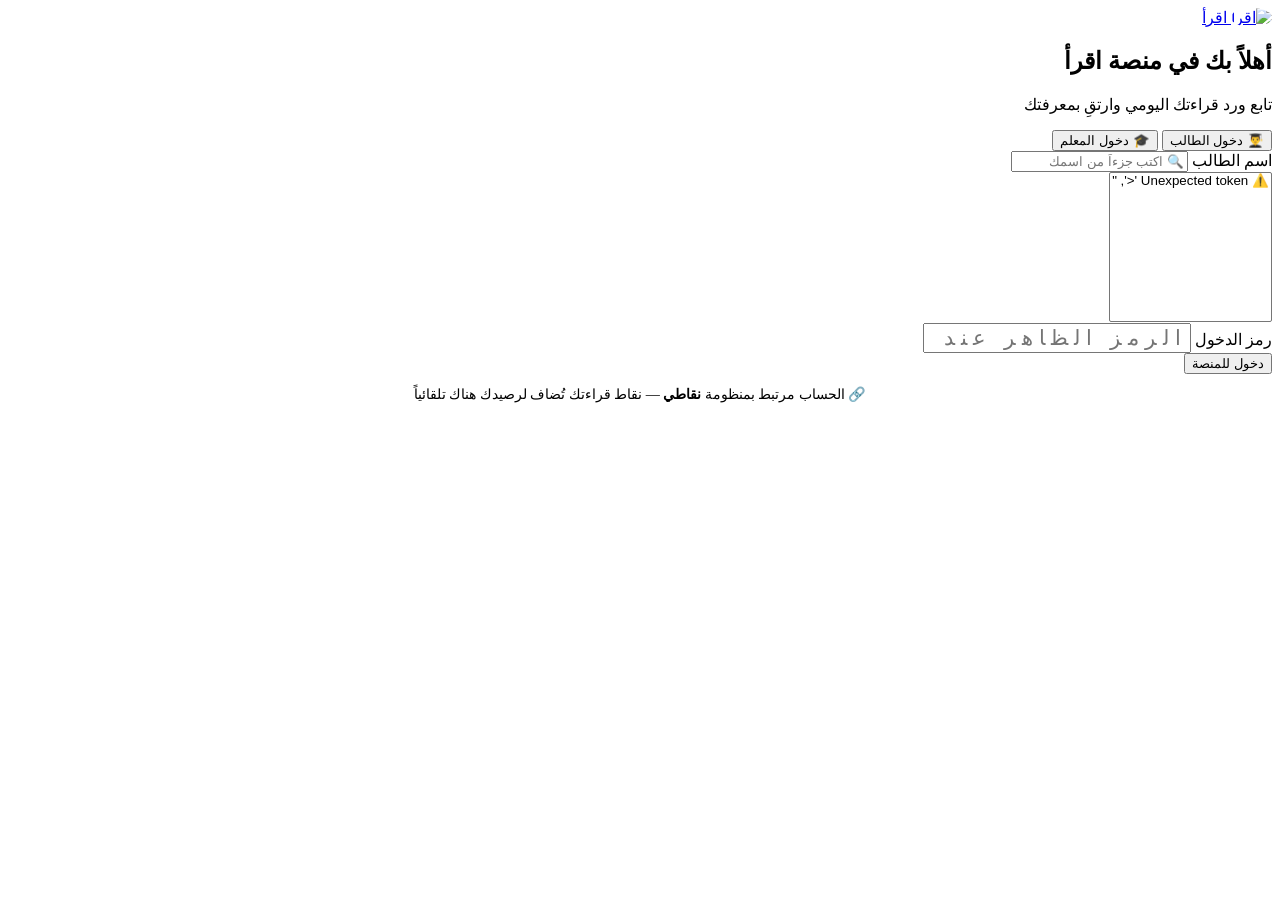
==== public/index.html @ dd779baf "feat: link Iqra platform with Naqati points system, sync students, and enable passcode login" ====
<!DOCTYPE html>
<html lang="ar" dir="rtl">
<head>
  <meta charset="UTF-8">
  <meta name="viewport" content="width=device-width, initial-scale=1.0">
  <title>اقرأ | تسجيل الدخول</title>
  <link rel="icon" type="image/jpeg" href="favicon.jpeg">
  <link rel="stylesheet" href="css/style.css">
</head>
<body>

  <!-- Header -->
  <header>
    <div class="nav-container">
      <a href="#" class="logo">
        <img src="favicon.jpeg" alt="اقرأ" class="logo-icon" style="width:36px;height:36px;border-radius:50%;object-fit:cover;">
        <span>اقرأ</span>
      </a>
    </div>
  </header>

  <!-- Main Content -->
  <main class="auth-wrapper">
    <div class="auth-card">
      <div class="auth-header">
        <h2>أهلاً بك في منصة اقرأ</h2>
        <p>تابع ورد قراءتك اليومي وارتقِ بمعرفتك</p>
      </div>

      <div id="authAlert" class="alert"></div>

      <!-- Tab Buttons -->
      <div class="tabs">
        <button id="tabStudent" class="tab-btn active" onclick="switchTab('student')">👨‍🎓 دخول الطالب</button>
        <button id="tabLogin" class="tab-btn" onclick="switchTab('login')">🎓 دخول المعلم</button>
      </div>

      <!-- Student Login (from Naqati) -->
      <form id="studentLoginForm" onsubmit="handleStudentLogin(event)">
        <div class="form-group">
          <label for="studentSearch">اسم الطالب</label>
          <input type="text" id="studentSearch" class="form-control" placeholder="🔍 اكتب جزءاً من اسمك" oninput="renderStudentOptions()" autocomplete="off">
        </div>
        <div class="form-group">
          <select id="studentSelect" class="form-control" required size="5" style="height: auto; min-height: 150px;">
            <option value="">⏳ جاري تحميل الأسماء من نقاطي...</option>
          </select>
        </div>
        <div class="form-group">
          <label for="studentPin">رمز الدخول</label>
          <input type="password" id="studentPin" class="form-control" placeholder="الرمز الظاهر عند القائد في نقاطي" inputmode="numeric" required autocomplete="off" style="text-align: center; font-size: 1.3rem; letter-spacing: 6px;">
        </div>
        <button type="submit" class="btn btn-primary">دخول للمنصة</button>
        <p style="text-align: center; margin-top: 12px; font-size: 0.88rem; color: var(--text-muted);">
          🔗 الحساب مرتبط بمنظومة <b>نقاطي</b> — نقاط قراءتك تُضاف لرصيدك هناك تلقائياً
        </p>
        <p id="naqatiLinkWrap" style="text-align: center; margin-top: 6px; display: none;">
          <a id="naqatiLink" href="#" target="_blank" style="font-weight: 700;">⭐ الانتقال إلى نقاطي</a>
        </p>
      </form>

      <!-- Teacher Login Form -->
      <form id="loginForm" onsubmit="handleLogin(event)" style="display: none;">
        <div class="form-group">
          <label for="loginUsername">اسم المستخدم</label>
          <input type="text" id="loginUsername" class="form-control" placeholder="أدخل اسم المستخدم" required autocomplete="username">
        </div>
        <div class="form-group">
          <label for="loginPassword">كلمة المرور</label>
          <input type="password" id="loginPassword" class="form-control" placeholder="أدخل كلمة المرور" required autocomplete="current-password">
        </div>
        <button type="submit" class="btn btn-primary">دخول للمنصة</button>
      </form>

    </div>
  </main>

  <script src="js/auth.js"></script>
  <script>
    let naqatiStudents = [];

    window.addEventListener('DOMContentLoaded', async () => {
      // دخول تلقائي عند القدوم من بوابة الطالب في نقاطي: index.html#nq=<id>&pin=<code>
      const hash = new URLSearchParams(window.location.hash.slice(1));
      const autoId = hash.get('nq');
      const autoPin = hash.get('pin');
      if (autoId && autoPin) {
        history.replaceState(null, '', window.location.pathname);
        const ok = await studentLogin(autoId, autoPin, true);
        if (ok) return;
      }

      // Redirect if already logged in
      const user = getUser();
      if (user && !autoId) {
        window.location.href = user.role === 'teacher' ? 'teacher.html' : 'student.html';
        return;
      }

      loadNaqatiStudents(autoId);
      loadLinkInfo();
    });

    async function loadLinkInfo() {
      try {
        const r = await fetch(`${API_BASE}/link-info`);
        const d = await r.json();
        if (d.naqatiUrl) {
          document.getElementById('naqatiLink').href = d.naqatiUrl + '/student.html';
          document.getElementById('naqatiLinkWrap').style.display = 'block';
        }
      } catch (e) {}
    }

    async function loadNaqatiStudents(preselectId) {
      const sel = document.getElementById('studentSelect');
      try {
        const r = await fetch(`${API_BASE}/auth/naqati-students`);
        const d = await r.json();
        if (!r.ok) throw new Error(d.error);
        naqatiStudents = d.students || [];
        renderStudentOptions();
        if (preselectId) sel.value = preselectId;
      } catch (e) {
        sel.innerHTML = `<option value="">⚠️ ${e.message || 'تعذر تحميل الأسماء'}</option>`;
      }
    }

    function normalizeAr(s) {
      return String(s || '').replace(/[أإآ]/g, 'ا').replace(/ة/g, 'ه').replace(/ى/g, 'ي').toLowerCase().trim();
    }

    function renderStudentOptions() {
      const sel = document.getElementById('studentSelect');
      const q = normalizeAr(document.getElementById('studentSearch').value);
      const prev = sel.value;
      const list = naqatiStudents.filter(s => !q || normalizeAr(s.name).includes(q));
      if (!list.length) {
        sel.innerHTML = '<option value="">لا يوجد اسم مطابق</option>';
        return;
      }
      // تجميع حسب الحلقة
      const groups = {};
      list.forEach(s => { (groups[s.className || 'بدون حلقة'] = groups[s.className || 'بدون حلقة'] || []).push(s); });
      sel.innerHTML = Object.keys(groups).map(g =>
        `<optgroup label="${escapeAttr(g)}">` +
        groups[g].map(s => `<option value="${escapeAttr(s.id)}">${escapeAttr((s.avatar || '') + ' ' + s.name)}</option>`).join('') +
        '</optgroup>'
      ).join('');
      if (prev && list.some(s => s.id === prev)) sel.value = prev;
      else if (list.length === 1) sel.value = list[0].id;
    }

    function escapeAttr(s) {
      return String(s || '').replace(/&/g, '&amp;').replace(/</g, '&lt;').replace(/>/g, '&gt;').replace(/"/g, '&quot;');
    }

    async function studentLogin(studentId, passcode, silent) {
      try {
        const response = await fetch(`${API_BASE}/auth/student-login`, {
          method: 'POST',
          headers: { 'Content-Type': 'application/json' },
          body: JSON.stringify({ studentId, passcode })
        });
        const data = await response.json();
        if (!response.ok) throw new Error(data.error || 'فشل تسجيل الدخول');
        setSession(data.token, data.user);
        window.location.href = 'student.html';
        return true;
      } catch (error) {
        if (!silent) showAlert('authAlert', error.message, 'danger');
        return false;
      }
    }

    function handleStudentLogin(e) {
      e.preventDefault();
      const studentId = document.getElementById('studentSelect').value;
      const pin = document.getElementById('studentPin').value.trim();
      if (!studentId) { showAlert('authAlert', 'اختر اسمك من القائمة', 'danger'); return; }
      studentLogin(studentId, pin, false);
    }

    function switchTab(tab) {
      const isStudent = tab === 'student';
      document.getElementById('authAlert').style.display = 'none';
      document.getElementById('studentLoginForm').style.display = isStudent ? 'block' : 'none';
      document.getElementById('loginForm').style.display = isStudent ? 'none' : 'block';
      document.getElementById('tabStudent').classList.toggle('active', isStudent);
      document.getElementById('tabLogin').classList.toggle('active', !isStudent);
    }

    async function handleLogin(e) {
      e.preventDefault();
      const username = document.getElementById('loginUsername').value;
      const password = document.getElementById('loginPassword').value;

      try {
        const response = await fetch(`${API_BASE}/auth/login`, {
          method: 'POST',
          headers: { 'Content-Type': 'application/json' },
          body: JSON.stringify({ username, password })
        });
        const data = await response.json();
        if (!response.ok) throw new Error(data.error || 'فشل تسجيل الدخول');

        setSession(data.token, data.user);
        window.location.href = data.user.role === 'teacher' ? 'teacher.html' : 'student.html';
      } catch (error) {
        showAlert('authAlert', error.message, 'danger');
      }
    }
  </script>
</body>
</html>
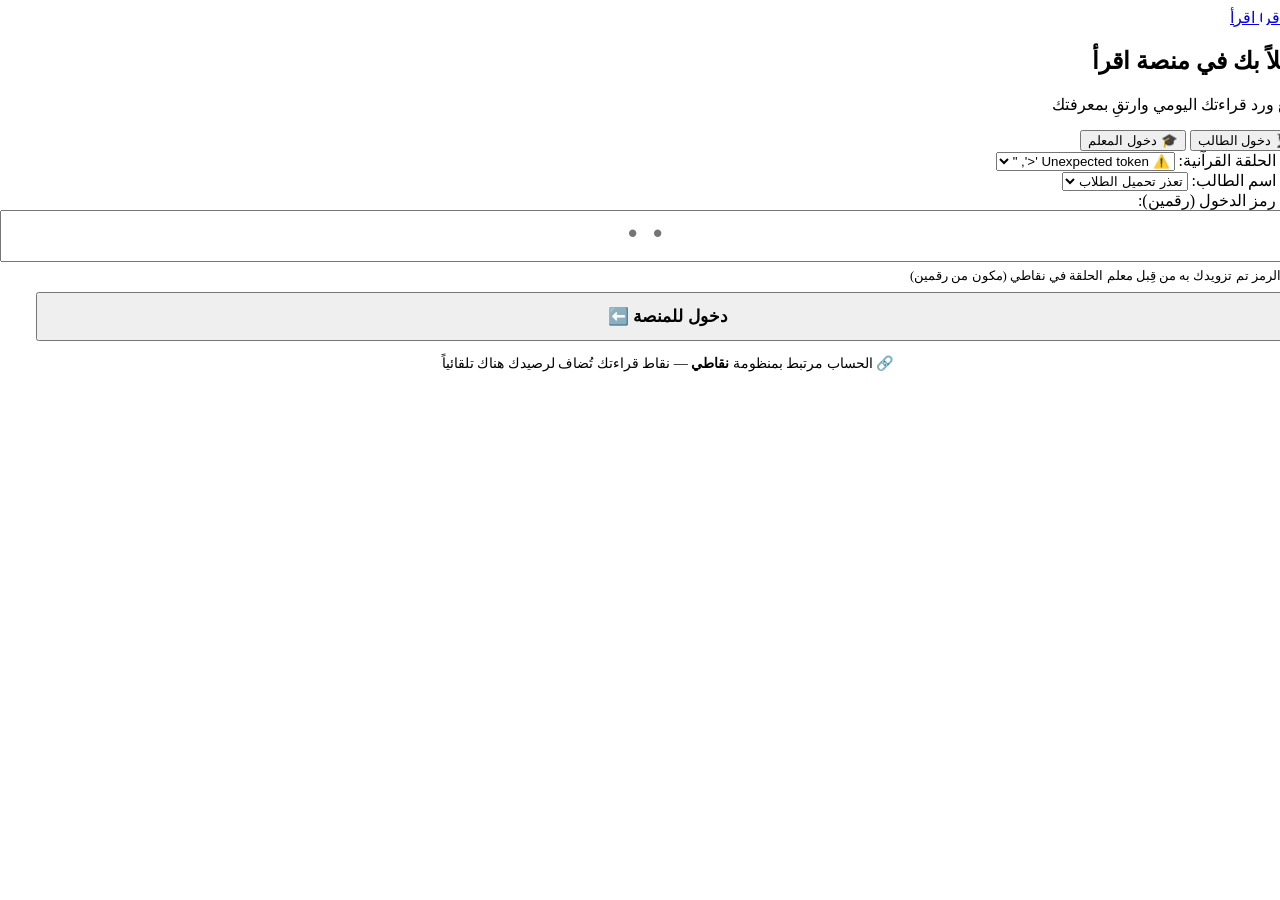
==== commit 6e23c735: "feat: make student login identical to student portal with circle select and 2-digit PIN" ====
--- a/public/index.html
+++ b/public/index.html
@@ -6,6 +6,34 @@
   <title>اقرأ | تسجيل الدخول</title>
   <link rel="icon" type="image/jpeg" href="favicon.jpeg">
   <link rel="stylesheet" href="css/style.css">
+  <style>
+    .pin-input-wrap {
+      position: relative;
+    }
+    .pin-input {
+      width: 100%;
+      letter-spacing: 0.6rem;
+      font-size: 1.6rem;
+      text-align: center;
+      font-weight: 900;
+      font-family: monospace;
+      padding: 0.6rem 1rem;
+    }
+    .pin-hint {
+      display: block;
+      color: var(--text-muted);
+      font-size: 0.8rem;
+      margin-top: 0.4rem;
+      text-align: right;
+    }
+    .btn-submit-main {
+      width: 100%;
+      padding: 12px;
+      font-size: 1.05rem;
+      font-weight: 700;
+      margin-top: 8px;
+    }
+  </style>
 </head>
 <body>
 
@@ -35,23 +63,35 @@
         <button id="tabLogin" class="tab-btn" onclick="switchTab('login')">🎓 دخول المعلم</button>
       </div>
 
-      <!-- Student Login (from Naqati) -->
+      <!-- Student Login Form (مطابق لبوابة الطالب في نقاطي) -->
       <form id="studentLoginForm" onsubmit="handleStudentLogin(event)">
         <div class="form-group">
-          <label for="studentSearch">اسم الطالب</label>
-          <input type="text" id="studentSearch" class="form-control" placeholder="🔍 اكتب جزءاً من اسمك" oninput="renderStudentOptions()" autocomplete="off">
-        </div>
-        <div class="form-group">
-          <select id="studentSelect" class="form-control" required size="5" style="height: auto; min-height: 150px;">
-            <option value="">⏳ جاري تحميل الأسماء من نقاطي...</option>
+          <label for="loginClassSelect">🏫 الحلقة القرآنية:</label>
+          <select id="loginClassSelect" class="form-control" onchange="onClassChange()" required>
+            <option value="">⏳ جاري تحميل الحلقات من نقاطي...</option>
           </select>
         </div>
-        <div class="form-group">
-          <label for="studentPin">رمز الدخول</label>
-          <input type="password" id="studentPin" class="form-control" placeholder="الرمز الظاهر عند القائد في نقاطي" inputmode="numeric" required autocomplete="off" style="text-align: center; font-size: 1.3rem; letter-spacing: 6px;">
-        </div>
-        <button type="submit" class="btn btn-primary">دخول للمنصة</button>
-        <p style="text-align: center; margin-top: 12px; font-size: 0.88rem; color: var(--text-muted);">
+
+        <div class="form-group">
+          <label for="loginStudentSelect">👨‍🎓 اسم الطالب:</label>
+          <select id="loginStudentSelect" class="form-control" required>
+            <option value="">اختر الحلقة أولاً</option>
+          </select>
+        </div>
+
+        <div class="form-group">
+          <label for="loginPinInput">🔒 رمز الدخول (رقمين):</label>
+          <div class="pin-input-wrap">
+            <input type="password" id="loginPinInput" class="form-control pin-input" maxlength="2" inputmode="numeric" pattern="[0-9]*" placeholder="••" autocomplete="off" required>
+          </div>
+          <small class="pin-hint">
+            💡 الرمز تم تزويدك به من قِبل معلم الحلقة في نقاطي (مكون من رقمين)
+          </small>
+        </div>
+
+        <button type="submit" class="btn btn-primary btn-submit-main">دخول للمنصة ⬅️</button>
+
+        <p style="text-align: center; margin-top: 14px; font-size: 0.88rem; color: var(--text-muted);">
           🔗 الحساب مرتبط بمنظومة <b>نقاطي</b> — نقاط قراءتك تُضاف لرصيدك هناك تلقائياً
         </p>
         <p id="naqatiLinkWrap" style="text-align: center; margin-top: 6px; display: none;">
@@ -59,7 +99,7 @@
         </p>
       </form>
 
-      <!-- Teacher Login Form -->
+      <!-- Teacher Login Form (كما هو) -->
       <form id="loginForm" onsubmit="handleLogin(event)" style="display: none;">
         <div class="form-group">
           <label for="loginUsername">اسم المستخدم</label>
@@ -69,7 +109,7 @@
           <label for="loginPassword">كلمة المرور</label>
           <input type="password" id="loginPassword" class="form-control" placeholder="أدخل كلمة المرور" required autocomplete="current-password">
         </div>
-        <button type="submit" class="btn btn-primary">دخول للمنصة</button>
+        <button type="submit" class="btn btn-primary btn-submit-main">دخول للمنصة</button>
       </form>
 
     </div>
@@ -78,6 +118,7 @@
   <script src="js/auth.js"></script>
   <script>
     let naqatiStudents = [];
+    let classesList = [];
 
     window.addEventListener('DOMContentLoaded', async () => {
       // دخول تلقائي عند القدوم من بوابة الطالب في نقاطي: index.html#nq=<id>&pin=<code>
@@ -90,14 +131,14 @@
         if (ok) return;
       }
 
-      // Redirect if already logged in
+      // توجيه تلقائي إذا كان المستخدم مسجل دخوله مسبقاً
       const user = getUser();
       if (user && !autoId) {
         window.location.href = user.role === 'teacher' ? 'teacher.html' : 'student.html';
         return;
       }
 
-      loadNaqatiStudents(autoId);
+      await loadNaqatiStudents(autoId);
       loadLinkInfo();
     });
 
@@ -113,42 +154,85 @@
     }
 
     async function loadNaqatiStudents(preselectId) {
-      const sel = document.getElementById('studentSelect');
+      const classSel = document.getElementById('loginClassSelect');
+      const studentSel = document.getElementById('loginStudentSelect');
       try {
         const r = await fetch(`${API_BASE}/auth/naqati-students`);
         const d = await r.json();
-        if (!r.ok) throw new Error(d.error);
+        if (!r.ok) throw new Error(d.error || 'فشل جلب البيانات');
         naqatiStudents = d.students || [];
-        renderStudentOptions();
-        if (preselectId) sel.value = preselectId;
+
+        // تجميع الحلقات القرآنية من قائمة الطلاب
+        const classMap = new Map();
+        naqatiStudents.forEach(s => {
+          const cId = s.classId || s.className || 'default';
+          const cName = s.className || 'عامة';
+          if (!classMap.has(cId)) {
+            classMap.set(cId, { id: cId, name: cName });
+          }
+        });
+        classesList = Array.from(classMap.values());
+
+        if (classesList.length === 0) {
+          classSel.innerHTML = '<option value="">لا توجد حلقات حالياً</option>';
+          studentSel.innerHTML = '<option value="">لا يوجد طلاب</option>';
+          return;
+        }
+
+        // اختيار الحلقة المحفوظة في localStorage إن وجدت
+        const savedClassId = localStorage.getItem('naqati_student_class_id');
+        let matched = false;
+
+        classSel.innerHTML = classesList.map(c => {
+          const isSel = savedClassId && c.id === savedClassId;
+          if (isSel) matched = true;
+          return `<option value="${escapeAttr(c.id)}" ${isSel ? 'selected' : ''}>${escapeAttr(c.name)}</option>`;
+        }).join('');
+
+        // إذا كان هناك طالب محدد مسبقاً (عبر الرابط مثلاً) نحدد حلقته
+        if (preselectId) {
+          const found = naqatiStudents.find(s => s.id === preselectId);
+          if (found) {
+            const foundClassId = found.classId || found.className || 'default';
+            classSel.value = foundClassId;
+            matched = true;
+          }
+        }
+
+        const activeClassId = matched ? classSel.value : classesList[0].id;
+        classSel.value = activeClassId;
+        populateStudentsForClass(activeClassId, preselectId);
+
       } catch (e) {
-        sel.innerHTML = `<option value="">⚠️ ${e.message || 'تعذر تحميل الأسماء'}</option>`;
-      }
-    }
-
-    function normalizeAr(s) {
-      return String(s || '').replace(/[أإآ]/g, 'ا').replace(/ة/g, 'ه').replace(/ى/g, 'ي').toLowerCase().trim();
-    }
-
-    function renderStudentOptions() {
-      const sel = document.getElementById('studentSelect');
-      const q = normalizeAr(document.getElementById('studentSearch').value);
-      const prev = sel.value;
-      const list = naqatiStudents.filter(s => !q || normalizeAr(s.name).includes(q));
-      if (!list.length) {
-        sel.innerHTML = '<option value="">لا يوجد اسم مطابق</option>';
+        classSel.innerHTML = `<option value="">⚠️ ${e.message || 'تعذر تحميل الحلقات'}</option>`;
+        studentSel.innerHTML = '<option value="">تعذر تحميل الطلاب</option>';
+      }
+    }
+
+    function onClassChange() {
+      const classId = document.getElementById('loginClassSelect').value;
+      localStorage.setItem('naqati_student_class_id', classId);
+      populateStudentsForClass(classId);
+    }
+
+    function populateStudentsForClass(classId, preselectId) {
+      const studentSel = document.getElementById('loginStudentSelect');
+      const filtered = naqatiStudents
+        .filter(s => (s.classId || s.className || 'default') === classId)
+        .sort((a, b) => a.name.localeCompare(b.name, 'ar'));
+
+      if (filtered.length === 0) {
+        studentSel.innerHTML = '<option value="">لا يوجد طلاب في هذه الحلقة</option>';
         return;
       }
-      // تجميع حسب الحلقة
-      const groups = {};
-      list.forEach(s => { (groups[s.className || 'بدون حلقة'] = groups[s.className || 'بدون حلقة'] || []).push(s); });
-      sel.innerHTML = Object.keys(groups).map(g =>
-        `<optgroup label="${escapeAttr(g)}">` +
-        groups[g].map(s => `<option value="${escapeAttr(s.id)}">${escapeAttr((s.avatar || '') + ' ' + s.name)}</option>`).join('') +
-        '</optgroup>'
+
+      studentSel.innerHTML = filtered.map(s =>
+        `<option value="${escapeAttr(s.id)}" ${preselectId && s.id === preselectId ? 'selected' : ''}>${escapeAttr((s.avatar || '👨‍🎓') + ' ' + s.name)}</option>`
       ).join('');
-      if (prev && list.some(s => s.id === prev)) sel.value = prev;
-      else if (list.length === 1) sel.value = list[0].id;
+
+      if (preselectId && filtered.some(s => s.id === preselectId)) {
+        studentSel.value = preselectId;
+      }
     }
 
     function escapeAttr(s) {
@@ -175,9 +259,19 @@
 
     function handleStudentLogin(e) {
       e.preventDefault();
-      const studentId = document.getElementById('studentSelect').value;
-      const pin = document.getElementById('studentPin').value.trim();
-      if (!studentId) { showAlert('authAlert', 'اختر اسمك من القائمة', 'danger'); return; }
+      const studentId = document.getElementById('loginStudentSelect').value;
+      const pin = document.getElementById('loginPinInput').value.trim();
+
+      if (!studentId) {
+        showAlert('authAlert', 'يرجى اختيار اسم الطالب', 'danger');
+        return;
+      }
+      if (pin.length < 2) {
+        showAlert('authAlert', 'يرجى إدخال رمز الدخول المكون من رقمين', 'danger');
+        document.getElementById('loginPinInput').focus();
+        return;
+      }
+
       studentLogin(studentId, pin, false);
     }
 
@@ -212,4 +306,4 @@
     }
   </script>
 </body>
-</html>
+</html>
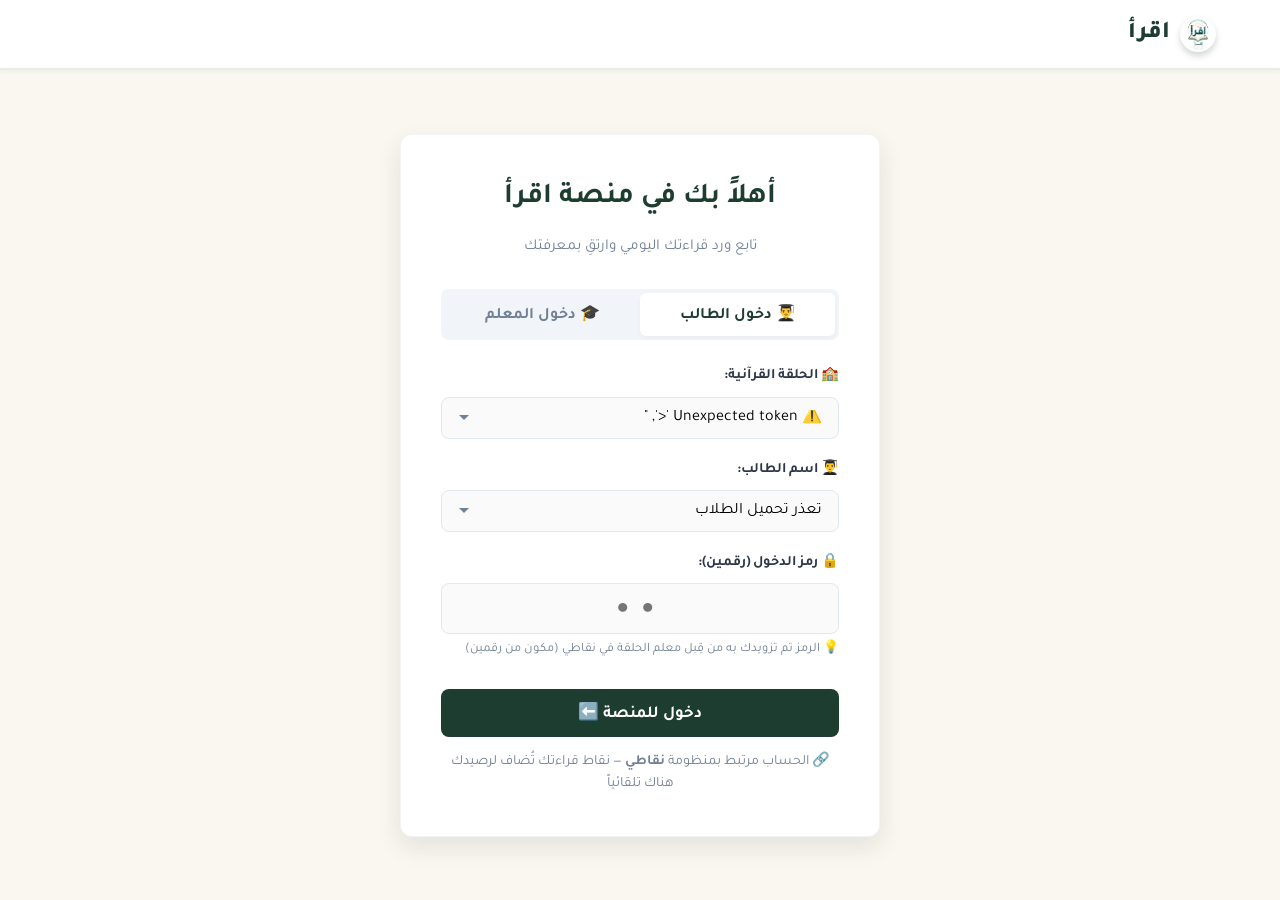
==== commit fd46a438: "feat: support multi-unit isolation in teacher codes and student login" ====
--- a/public/index.html
+++ b/public/index.html
@@ -157,7 +157,10 @@
       const classSel = document.getElementById('loginClassSelect');
       const studentSel = document.getElementById('loginStudentSelect');
       try {
-        const r = await fetch(`${API_BASE}/auth/naqati-students`);
+        const urlParams = new URLSearchParams(window.location.search);
+        const u = urlParams.get('u') || urlParams.get('unit') || sessionStorage.getItem('iqra_unit') || '';
+        if (u) sessionStorage.setItem('iqra_unit', u);
+        const r = await fetch(`${API_BASE}/auth/naqati-students${u ? '?u=' + encodeURIComponent(u) : ''}`);
         const d = await r.json();
         if (!r.ok) throw new Error(d.error || 'فشل جلب البيانات');
         naqatiStudents = d.students || [];
--- a/public/css/style.css
+++ b/public/css/style.css
@@ -0,0 +1,4629 @@
+@import url('https://fonts.googleapis.com/css2?family=Tajawal:wght@300;400;500;700;800&display=swap');
+
+:root {
+  --bg-color: #FAF6F0; /* Warm Paper */
+  --card-bg: #FFFFFF;
+  --surface: #F8FAFC;
+  --text-main: #2D3748;
+  --text-muted: #718096;
+  --primary: #1C3D2F; /* Deep Academic Green */
+  --primary-light: #2A5A45;
+  --primary-glow: rgba(28, 61, 47, 0.1);
+  --accent: #D97706; /* Warm Gold */
+  --accent-light: #FBBF24;
+  --success: #10B981;
+  --danger: #EF4444;
+  --warning: #F59E0B;
+  --border-color: #E2E8F0;
+  --border: #E2E8F0;
+  --border-radius: 12px;
+  --transition-smooth: all 0.3s cubic-bezier(0.4, 0, 0.2, 1);
+  --shadow-sm: 0 2px 4px rgba(0, 0, 0, 0.04);
+  --shadow-md: 0 4px 12px rgba(28, 61, 47, 0.06);
+  --shadow-lg: 0 10px 25px rgba(28, 61, 47, 0.1);
+  --font-family: 'Tajawal', sans-serif;
+}
+
+/* ====== DARK MODE ====== */
+[data-theme="dark"] {
+  --bg-color: #111827;
+  --card-bg: #1F2937;
+  --surface: #374151;
+  --text-main: #F3F4F6;
+  --text-muted: #9CA3AF;
+  --primary: #34D399;
+  --primary-light: #6EE7B7;
+  --primary-glow: rgba(52, 211, 153, 0.15);
+  --border-color: #374151;
+  --border: #374151;
+  --shadow-sm: 0 2px 4px rgba(0, 0, 0, 0.2);
+  --shadow-md: 0 4px 12px rgba(0, 0, 0, 0.3);
+  --shadow-lg: 0 10px 25px rgba(0, 0, 0, 0.4);
+}
+
+[data-theme="dark"] header {
+  background: linear-gradient(135deg, #064E3B 0%, #065F46 50%, #047857 100%) !important;
+}
+
+[data-theme="dark"] .detail-box {
+  background-color: #374151;
+  border-color: #4B5563;
+}
+
+[data-theme="dark"] .missed-alert-text {
+  color: #FCA5A5;
+}
+
+[data-theme="dark"] .greeting-banner {
+  background: linear-gradient(135deg, #92400E 0%, #78350F 50%, #451A03 100%);
+}
+
+[data-theme="dark"] .greeting-main,
+[data-theme="dark"] .greeting-sub,
+[data-theme="dark"] .streak-label {
+  color: #FDE68A;
+}
+
+
+/* Reset and Global Styles */
+* {
+  box-sizing: border-box;
+  margin: 0;
+  padding: 0;
+}
+
+body {
+  font-family: var(--font-family);
+  background-color: var(--bg-color);
+  color: var(--text-main);
+  direction: rtl;
+  text-align: right;
+  line-height: 1.6;
+  min-height: 100vh;
+  display: flex;
+  flex-direction: column;
+}
+
+/* Container */
+.container {
+  width: 90%;
+  max-width: 1200px;
+  margin: 0 auto;
+  padding: 20px 0;
+}
+
+/* Typography */
+h1, h2, h3, h4, h5, h6 {
+  font-weight: 700;
+  color: var(--primary);
+  margin-bottom: 0.5em;
+}
+
+/* Navigation Bar */
+header {
+  background-color: var(--card-bg);
+  box-shadow: var(--shadow-sm);
+  border-bottom: 2px solid var(--primary-glow);
+  position: sticky;
+  top: 0;
+  z-index: 100;
+}
+
+.nav-container {
+  display: flex;
+  justify-content: space-between;
+  align-items: center;
+  padding: 15px 5%;
+}
+
+.logo {
+  display: flex;
+  align-items: center;
+  gap: 10px;
+  font-size: 1.5rem;
+  font-weight: 800;
+  color: var(--primary);
+  text-decoration: none;
+}
+
+.logo-icon {
+  background-color: var(--primary);
+  color: #fff;
+  width: 40px;
+  height: 40px;
+  border-radius: 50%;
+  display: flex;
+  align-items: center;
+  justify-content: center;
+  font-size: 1.2rem;
+  box-shadow: 0 4px 6px rgba(28, 61, 47, 0.2);
+}
+
+.user-nav-info {
+  display: flex;
+  align-items: center;
+  gap: 15px;
+}
+
+.user-badge {
+  background-color: var(--primary-glow);
+  color: var(--primary);
+  padding: 6px 14px;
+  border-radius: 50px;
+  font-weight: 700;
+  font-size: 0.9rem;
+}
+
+/* Auth Pages Styling */
+.auth-wrapper {
+  display: flex;
+  justify-content: center;
+  align-items: center;
+  flex-grow: 1;
+  padding: 40px 20px;
+}
+
+.auth-card {
+  background: var(--card-bg);
+  border-radius: var(--border-radius);
+  box-shadow: var(--shadow-lg);
+  padding: 40px;
+  width: 100%;
+  max-width: 480px;
+  border: 1px solid rgba(28, 61, 47, 0.05);
+  animation: fadeIn 0.5s ease;
+}
+
+.auth-header {
+  text-align: center;
+  margin-bottom: 30px;
+}
+
+.auth-header h2 {
+  font-size: 1.8rem;
+  color: var(--primary);
+}
+
+.auth-header p {
+  color: var(--text-muted);
+  font-size: 0.95rem;
+  margin-top: 5px;
+}
+
+/* Tabs */
+.tabs {
+  display: flex;
+  margin-bottom: 25px;
+  background: #F1F5F9;
+  padding: 4px;
+  border-radius: 8px;
+}
+
+.tab-btn {
+  flex: 1;
+  background: none;
+  border: none;
+  padding: 10px;
+  font-family: var(--font-family);
+  font-size: 1rem;
+  font-weight: 700;
+  color: var(--text-muted);
+  cursor: pointer;
+  border-radius: 6px;
+  transition: var(--transition-smooth);
+}
+
+.tab-btn.active {
+  background: var(--card-bg);
+  color: var(--primary);
+  box-shadow: var(--shadow-sm);
+}
+
+/* Forms */
+.form-group {
+  margin-bottom: 20px;
+}
+
+.form-group label {
+  display: block;
+  margin-bottom: 8px;
+  font-weight: 700;
+  font-size: 0.9rem;
+  color: var(--text-main);
+}
+
+.form-control {
+  width: 100%;
+  padding: 12px 16px;
+  font-family: var(--font-family);
+  font-size: 1rem;
+  border: 1.5px solid var(--border-color);
+  border-radius: 8px;
+  outline: none;
+  background-color: #FAFAFA;
+  transition: var(--transition-smooth);
+}
+
+.form-control:focus {
+  border-color: var(--primary);
+  background-color: #fff;
+  box-shadow: 0 0 0 3px var(--primary-glow);
+}
+
+select.form-control {
+  cursor: pointer;
+  appearance: none;
+  background-image: url("data:image/svg+xml,%3Csvg xmlns='http://www.w3.org/2000/svg' width='12' height='12' viewBox='0 0 12 12'%3E%3Cpath fill='%23718096' d='M6 8L1 3h10z'/%3E%3C/svg%3E");
+  background-repeat: no-repeat;
+  background-position: left 16px center;
+  padding-left: 40px;
+}
+
+textarea.form-control {
+  min-height: 100px;
+  resize: vertical;
+}
+
+.checkbox-label {
+  display: flex;
+  align-items: center;
+  gap: 10px;
+  cursor: pointer;
+  font-weight: 500;
+}
+
+.checkbox-label input[type="checkbox"] {
+  width: 18px;
+  height: 18px;
+  accent-color: var(--primary);
+  cursor: pointer;
+}
+
+/* Buttons */
+.btn {
+  display: inline-flex;
+  align-items: center;
+  justify-content: center;
+  gap: 8px;
+  padding: 12px 24px;
+  font-family: var(--font-family);
+  font-size: 1rem;
+  font-weight: 700;
+  border-radius: 8px;
+  border: none;
+  cursor: pointer;
+  transition: var(--transition-smooth);
+  width: 100%;
+  text-decoration: none;
+}
+
+.btn-primary {
+  background-color: var(--primary);
+  color: #fff;
+}
+
+.btn-primary:hover {
+  background-color: var(--primary-light);
+  transform: translateY(-2px);
+  box-shadow: 0 4px 12px rgba(28, 61, 47, 0.2);
+}
+
+.btn-secondary {
+  background-color: var(--card-bg);
+  color: var(--primary);
+  border: 1.5px solid var(--primary);
+}
+
+.btn-secondary:hover {
+  background-color: var(--primary-glow);
+  transform: translateY(-2px);
+}
+
+.btn-text {
+  background: none;
+  color: var(--text-muted);
+  font-size: 0.9rem;
+  padding: 5px;
+  width: auto;
+}
+
+.btn-text:hover {
+  color: var(--primary);
+  text-decoration: underline;
+}
+
+/* Dashboard Layout */
+.dashboard-grid {
+  display: grid;
+  grid-template-columns: 350px 1fr;
+  gap: 30px;
+  margin-top: 30px;
+}
+
+@media (max-width: 992px) {
+  .dashboard-grid {
+    grid-template-columns: 1fr;
+  }
+}
+
+/* Cards */
+.card {
+  background: var(--card-bg);
+  border-radius: var(--border-radius);
+  box-shadow: var(--shadow-md);
+  padding: 25px;
+  border: 1px solid rgba(28, 61, 47, 0.03);
+  margin-bottom: 20px;
+  transition: var(--transition-smooth);
+}
+
+.card:hover {
+  box-shadow: var(--shadow-lg);
+}
+
+.card-title {
+  font-size: 1.2rem;
+  border-bottom: 2px solid var(--bg-color);
+  padding-bottom: 12px;
+  margin-bottom: 20px;
+  display: flex;
+  justify-content: space-between;
+  align-items: center;
+  flex-wrap: wrap;
+  gap: 10px;
+}
+
+/* Lists and Tables */
+.student-list-item {
+  display: flex;
+  justify-content: space-between;
+  align-items: center;
+  padding: 12px 15px;
+  border-radius: 8px;
+  background-color: var(--bg-color);
+  margin-bottom: 10px;
+  border-right: 4px solid var(--primary);
+}
+
+.student-list-item .info {
+  display: flex;
+  flex-direction: column;
+}
+
+.student-list-item .name {
+  font-weight: 700;
+}
+
+.student-list-item .username {
+  font-size: 0.8rem;
+  color: var(--text-muted);
+}
+
+.table-responsive {
+  overflow-x: auto;
+  background: var(--card-bg);
+  border-radius: var(--border-radius);
+}
+
+table {
+  width: 100%;
+  border-collapse: collapse;
+  text-align: right;
+}
+
+th, td {
+  padding: 16px 20px;
+  border-bottom: 1px solid var(--border-color);
+}
+
+th {
+  background-color: var(--primary-glow);
+  color: var(--primary);
+  font-weight: 700;
+}
+
+tr:hover {
+  background-color: rgba(250, 246, 240, 0.5);
+}
+
+/* Badges */
+.badge {
+  display: inline-flex;
+  padding: 4px 10px;
+  border-radius: 50px;
+  font-size: 0.8rem;
+  font-weight: 700;
+}
+
+.badge-success {
+  background-color: rgba(16, 185, 129, 0.1);
+  color: var(--success);
+}
+
+.badge-danger {
+  background-color: rgba(239, 68, 68, 0.1);
+  color: var(--danger);
+}
+
+.badge-warning {
+  background-color: rgba(245, 158, 11, 0.1);
+  color: var(--warning);
+}
+
+/* Points Badges */
+.points-badge {
+  display: inline-flex;
+  align-items: center;
+  gap: 4px;
+  padding: 5px 12px;
+  border-radius: 50px;
+  font-size: 0.85rem;
+  font-weight: 700;
+  background: linear-gradient(135deg, rgba(217, 119, 6, 0.1), rgba(251, 191, 36, 0.15));
+  color: var(--accent);
+  border: 1px solid rgba(217, 119, 6, 0.2);
+}
+
+.points-badge-sm {
+  display: inline-flex;
+  align-items: center;
+  gap: 2px;
+  padding: 3px 8px;
+  border-radius: 50px;
+  font-size: 0.8rem;
+  font-weight: 700;
+  background: linear-gradient(135deg, rgba(217, 119, 6, 0.08), rgba(251, 191, 36, 0.12));
+  color: var(--accent);
+}
+
+/* ====== POINTS HERO CARD (Student) ====== */
+.points-hero-card {
+  background: linear-gradient(135deg, #1C3D2F 0%, #2A5A45 50%, #1C3D2F 100%);
+  border-radius: 16px;
+  padding: 28px 32px;
+  color: #fff;
+  margin-bottom: 24px;
+  box-shadow: 0 8px 32px rgba(28, 61, 47, 0.25);
+  position: relative;
+  overflow: hidden;
+  animation: fadeIn 0.6s ease;
+}
+
+.points-hero-card::before {
+  content: '';
+  position: absolute;
+  top: -50%;
+  right: -20%;
+  width: 200px;
+  height: 200px;
+  background: rgba(251, 191, 36, 0.08);
+  border-radius: 50%;
+  pointer-events: none;
+}
+
+.points-hero-card::after {
+  content: '';
+  position: absolute;
+  bottom: -30%;
+  left: -10%;
+  width: 150px;
+  height: 150px;
+  background: rgba(251, 191, 36, 0.05);
+  border-radius: 50%;
+  pointer-events: none;
+}
+
+.points-hero-content {
+  display: flex;
+  align-items: center;
+  gap: 20px;
+  position: relative;
+  z-index: 1;
+}
+
+.points-hero-icon {
+  font-size: 3rem;
+  animation: pulseGlow 2s infinite ease-in-out;
+}
+
+.points-hero-info {
+  flex: 1;
+}
+
+.points-hero-label {
+  font-size: 0.95rem;
+  opacity: 0.85;
+  font-weight: 500;
+}
+
+.points-hero-value {
+  font-size: 3rem;
+  font-weight: 800;
+  line-height: 1;
+  margin-top: 4px;
+  background: linear-gradient(135deg, #FBBF24, #FDE68A);
+  -webkit-background-clip: text;
+  -webkit-text-fill-color: transparent;
+  background-clip: text;
+}
+
+.points-hero-rank {
+  display: flex;
+  align-items: center;
+  gap: 10px;
+  margin-top: 16px;
+  padding-top: 16px;
+  border-top: 1px solid rgba(255,255,255,0.15);
+  position: relative;
+  z-index: 1;
+}
+
+.points-rank-badge {
+  font-size: 1.5rem;
+}
+
+.points-rank-text {
+  font-size: 0.9rem;
+  opacity: 0.9;
+  font-weight: 500;
+}
+
+.points-hero-message {
+  margin-top: 12px;
+  font-size: 0.9rem;
+  opacity: 0.85;
+  font-weight: 500;
+  position: relative;
+  z-index: 1;
+  background: rgba(255,255,255,0.08);
+  padding: 8px 14px;
+  border-radius: 8px;
+}
+
+@keyframes pulseGlow {
+  0%, 100% { transform: scale(1); }
+  50% { transform: scale(1.1); }
+}
+
+/* ====== STATISTICS SECTION - PREMIUM REDESIGN ====== */
+.stat-filter-btn {
+  padding: 8px 20px;
+  border-radius: 50px;
+  border: 1.5px solid var(--border-color);
+  background: var(--card-bg);
+  font-family: var(--font-family);
+  font-size: 0.85rem;
+  font-weight: 700;
+  color: var(--text-muted);
+  cursor: pointer;
+  transition: var(--transition-smooth);
+}
+
+.stat-filter-btn.active {
+  background: linear-gradient(135deg, var(--primary), var(--primary-light));
+  color: #fff;
+  border-color: var(--primary);
+  box-shadow: 0 4px 15px rgba(28, 61, 47, 0.3);
+}
+
+.stat-filter-btn:hover:not(.active) {
+  border-color: var(--primary);
+  color: var(--primary);
+  background: var(--primary-glow);
+}
+
+/* Stats Header */
+.stats-header {
+  text-align: center;
+  margin-bottom: 24px;
+  padding: 20px;
+  background: linear-gradient(135deg, var(--primary) 0%, var(--primary-light) 100%);
+  border-radius: 16px;
+  color: #fff;
+  position: relative;
+  overflow: hidden;
+}
+
+.stats-header::before {
+  content: '';
+  position: absolute;
+  top: -50%;
+  right: -30%;
+  width: 250px;
+  height: 250px;
+  background: rgba(251, 191, 36, 0.08);
+  border-radius: 50%;
+  pointer-events: none;
+}
+
+.stats-header::after {
+  content: '';
+  position: absolute;
+  bottom: -40%;
+  left: -20%;
+  width: 180px;
+  height: 180px;
+  background: rgba(251, 191, 36, 0.06);
+  border-radius: 50%;
+  pointer-events: none;
+}
+
+.stats-header h3 {
+  position: relative;
+  z-index: 1;
+  color: #fff;
+  margin-bottom: 4px;
+  font-size: 1.3rem;
+}
+
+.stats-header p {
+  position: relative;
+  z-index: 1;
+  opacity: 0.8;
+  font-size: 0.85rem;
+}
+
+/* Stats Summary Grid */
+.stats-summary-grid {
+  display: grid;
+  grid-template-columns: repeat(3, 1fr);
+  gap: 16px;
+  margin-bottom: 24px;
+}
+
+/* Premium Stat Cards */
+.stat-card {
+  padding: 20px 16px;
+  border-radius: 16px;
+  text-align: center;
+  transition: var(--transition-smooth);
+  position: relative;
+  overflow: hidden;
+  border: 1px solid transparent;
+  animation: statCardEnter 0.5s ease forwards;
+  opacity: 0;
+  transform: translateY(15px);
+}
+
+.stat-card:nth-child(1) { animation-delay: 0.05s; }
+.stat-card:nth-child(2) { animation-delay: 0.1s; }
+.stat-card:nth-child(3) { animation-delay: 0.15s; }
+.stat-card:nth-child(4) { animation-delay: 0.2s; }
+.stat-card:nth-child(5) { animation-delay: 0.25s; }
+.stat-card:nth-child(6) { animation-delay: 0.3s; }
+
+@keyframes statCardEnter {
+  to {
+    opacity: 1;
+    transform: translateY(0);
+  }
+}
+
+.stat-card:hover {
+  transform: translateY(-5px);
+  box-shadow: 0 8px 25px rgba(0, 0, 0, 0.1);
+}
+
+.stat-card-icon {
+  width: 48px;
+  height: 48px;
+  border-radius: 14px;
+  display: flex;
+  align-items: center;
+  justify-content: center;
+  font-size: 1.4rem;
+  margin: 0 auto 12px auto;
+  position: relative;
+  z-index: 1;
+}
+
+.stat-value {
+  font-size: 2.2rem;
+  font-weight: 800;
+  line-height: 1;
+  margin-bottom: 6px;
+  position: relative;
+  z-index: 1;
+}
+
+.stat-label {
+  font-size: 0.82rem;
+  font-weight: 600;
+  opacity: 0.85;
+  position: relative;
+  z-index: 1;
+}
+
+.stat-card::before {
+  content: '';
+  position: absolute;
+  top: -30%;
+  right: -20%;
+  width: 80px;
+  height: 80px;
+  border-radius: 50%;
+  opacity: 0.15;
+  pointer-events: none;
+}
+
+/* Card Variants */
+.stat-card-primary {
+  background: linear-gradient(145deg, rgba(28, 61, 47, 0.06), rgba(28, 61, 47, 0.14));
+  color: var(--primary);
+  border-color: rgba(28, 61, 47, 0.1);
+}
+.stat-card-primary::before { background: var(--primary); }
+.stat-card-primary .stat-card-icon { background: linear-gradient(135deg, var(--primary), var(--primary-light)); color: #fff; }
+
+.stat-card-accent {
+  background: linear-gradient(145deg, rgba(217, 119, 6, 0.06), rgba(217, 119, 6, 0.14));
+  color: var(--accent);
+  border-color: rgba(217, 119, 6, 0.1);
+}
+.stat-card-accent::before { background: var(--accent); }
+.stat-card-accent .stat-card-icon { background: linear-gradient(135deg, #D97706, #F59E0B); color: #fff; }
+
+.stat-card-success {
+  background: linear-gradient(145deg, rgba(16, 185, 129, 0.06), rgba(16, 185, 129, 0.14));
+  color: var(--success);
+  border-color: rgba(16, 185, 129, 0.1);
+}
+.stat-card-success::before { background: var(--success); }
+.stat-card-success .stat-card-icon { background: linear-gradient(135deg, #059669, #10B981); color: #fff; }
+
+.stat-card-warning {
+  background: linear-gradient(145deg, rgba(245, 158, 11, 0.06), rgba(245, 158, 11, 0.14));
+  color: var(--warning);
+  border-color: rgba(245, 158, 11, 0.1);
+}
+.stat-card-warning::before { background: var(--warning); }
+.stat-card-warning .stat-card-icon { background: linear-gradient(135deg, #D97706, #FBBF24); color: #fff; }
+
+.stat-card-info {
+  background: linear-gradient(145deg, rgba(59, 130, 246, 0.06), rgba(59, 130, 246, 0.14));
+  color: #3B82F6;
+  border-color: rgba(59, 130, 246, 0.1);
+}
+.stat-card-info::before { background: #3B82F6; }
+.stat-card-info .stat-card-icon { background: linear-gradient(135deg, #2563EB, #60A5FA); color: #fff; }
+
+.stat-card-dark {
+  background: linear-gradient(145deg, rgba(55, 65, 81, 0.06), rgba(55, 65, 81, 0.14));
+  color: #374151;
+  border-color: rgba(55, 65, 81, 0.1);
+}
+.stat-card-dark::before { background: #374151; }
+.stat-card-dark .stat-card-icon { background: linear-gradient(135deg, #374151, #6B7280); color: #fff; }
+
+/* Completion Ring */
+.completion-ring-container {
+  display: flex;
+  align-items: center;
+  justify-content: center;
+  gap: 24px;
+  padding: 20px;
+  background: linear-gradient(145deg, rgba(28, 61, 47, 0.03), rgba(16, 185, 129, 0.06));
+  border-radius: 16px;
+  border: 1px solid rgba(16, 185, 129, 0.1);
+  margin-bottom: 24px;
+}
+
+.completion-ring {
+  position: relative;
+  width: 120px;
+  height: 120px;
+  flex-shrink: 0;
+}
+
+.completion-ring svg {
+  width: 100%;
+  height: 100%;
+  transform: rotate(-90deg);
+}
+
+.completion-ring .ring-bg {
+  fill: none;
+  stroke: #E2E8F0;
+  stroke-width: 8;
+}
+
+.completion-ring .ring-fill {
+  fill: none;
+  stroke: url(#completionGradient);
+  stroke-width: 8;
+  stroke-linecap: round;
+  stroke-dasharray: 314;
+  stroke-dashoffset: 314;
+  transition: stroke-dashoffset 1.5s cubic-bezier(0.4, 0, 0.2, 1);
+}
+
+.completion-ring-value {
+  position: absolute;
+  top: 50%;
+  left: 50%;
+  transform: translate(-50%, -50%);
+  text-align: center;
+}
+
+.completion-ring-value .percentage {
+  font-size: 1.8rem;
+  font-weight: 800;
+  color: var(--primary);
+  line-height: 1;
+}
+
+.completion-ring-value .label {
+  font-size: 0.7rem;
+  color: var(--text-muted);
+  font-weight: 600;
+}
+
+.completion-details {
+  display: flex;
+  flex-direction: column;
+  gap: 10px;
+}
+
+.completion-detail-item {
+  display: flex;
+  align-items: center;
+  gap: 10px;
+  font-size: 0.9rem;
+  font-weight: 600;
+  color: var(--text-main);
+}
+
+.completion-detail-dot {
+  width: 10px;
+  height: 10px;
+  border-radius: 50%;
+  flex-shrink: 0;
+}
+
+/* Leaderboard Premium */
+.leaderboard-section {
+  margin-top: 8px;
+}
+
+.leaderboard-title {
+  display: flex;
+  align-items: center;
+  gap: 10px;
+  margin-bottom: 16px;
+  font-size: 1.1rem;
+  font-weight: 700;
+  color: var(--primary);
+}
+
+.leaderboard-title-icon {
+  width: 36px;
+  height: 36px;
+  background: linear-gradient(135deg, #FBBF24, #F59E0B);
+  border-radius: 10px;
+  display: flex;
+  align-items: center;
+  justify-content: center;
+  font-size: 1.1rem;
+  box-shadow: 0 4px 12px rgba(245, 158, 11, 0.25);
+}
+
+.leaderboard-list {
+  display: flex;
+  flex-direction: column;
+  gap: 8px;
+}
+
+.leaderboard-item {
+  display: flex;
+  align-items: center;
+  gap: 14px;
+  padding: 14px 18px;
+  border-radius: 14px;
+  background: var(--surface);
+  border: 1px solid var(--border-color);
+  transition: var(--transition-smooth);
+  animation: leaderboardEnter 0.4s ease forwards;
+  opacity: 0;
+  transform: translateX(20px);
+}
+
+.leaderboard-item:nth-child(1) { animation-delay: 0.1s; }
+.leaderboard-item:nth-child(2) { animation-delay: 0.15s; }
+.leaderboard-item:nth-child(3) { animation-delay: 0.2s; }
+.leaderboard-item:nth-child(4) { animation-delay: 0.25s; }
+.leaderboard-item:nth-child(5) { animation-delay: 0.3s; }
+.leaderboard-item:nth-child(6) { animation-delay: 0.35s; }
+.leaderboard-item:nth-child(7) { animation-delay: 0.4s; }
+.leaderboard-item:nth-child(8) { animation-delay: 0.45s; }
+
+@keyframes leaderboardEnter {
+  to {
+    opacity: 1;
+    transform: translateX(0);
+  }
+}
+
+.leaderboard-item:hover {
+  transform: translateX(-4px);
+  box-shadow: 0 4px 16px rgba(0, 0, 0, 0.06);
+  border-color: var(--primary-glow);
+}
+
+/* Top 3 Special Styling */
+.leaderboard-item.rank-1 {
+  background: linear-gradient(135deg, rgba(251, 191, 36, 0.08), rgba(251, 191, 36, 0.18));
+  border-color: rgba(251, 191, 36, 0.3);
+  box-shadow: 0 4px 20px rgba(251, 191, 36, 0.12);
+}
+
+.leaderboard-item.rank-2 {
+  background: linear-gradient(135deg, rgba(156, 163, 175, 0.08), rgba(156, 163, 175, 0.18));
+  border-color: rgba(156, 163, 175, 0.3);
+}
+
+.leaderboard-item.rank-3 {
+  background: linear-gradient(135deg, rgba(180, 83, 9, 0.06), rgba(180, 83, 9, 0.14));
+  border-color: rgba(180, 83, 9, 0.2);
+}
+
+.leaderboard-rank {
+  width: 40px;
+  height: 40px;
+  border-radius: 12px;
+  display: flex;
+  align-items: center;
+  justify-content: center;
+  font-weight: 800;
+  font-size: 1.1rem;
+  flex-shrink: 0;
+}
+
+.leaderboard-item.rank-1 .leaderboard-rank {
+  background: linear-gradient(135deg, #FBBF24, #F59E0B);
+  color: #fff;
+  box-shadow: 0 4px 12px rgba(251, 191, 36, 0.35);
+  font-size: 1.3rem;
+}
+
+.leaderboard-item.rank-2 .leaderboard-rank {
+  background: linear-gradient(135deg, #9CA3AF, #6B7280);
+  color: #fff;
+  box-shadow: 0 3px 10px rgba(156, 163, 175, 0.3);
+}
+
+.leaderboard-item.rank-3 .leaderboard-rank {
+  background: linear-gradient(135deg, #B45309, #D97706);
+  color: #fff;
+  box-shadow: 0 3px 10px rgba(180, 83, 9, 0.25);
+}
+
+.leaderboard-item:not(.rank-1):not(.rank-2):not(.rank-3) .leaderboard-rank {
+  background: var(--primary-glow);
+  color: var(--primary);
+  font-size: 0.95rem;
+}
+
+.leaderboard-info {
+  flex: 1;
+  min-width: 0;
+}
+
+.leaderboard-name {
+  font-weight: 700;
+  font-size: 1rem;
+  color: var(--text-main);
+  margin-bottom: 2px;
+}
+
+.leaderboard-meta {
+  display: flex;
+  gap: 12px;
+  font-size: 0.8rem;
+  color: var(--text-muted);
+}
+
+.leaderboard-meta-item {
+  display: flex;
+  align-items: center;
+  gap: 4px;
+}
+
+.leaderboard-points {
+  display: flex;
+  align-items: center;
+  gap: 6px;
+  padding: 6px 14px;
+  border-radius: 50px;
+  font-weight: 800;
+  font-size: 0.95rem;
+  background: linear-gradient(135deg, rgba(217, 119, 6, 0.1), rgba(251, 191, 36, 0.18));
+  color: var(--accent);
+  border: 1px solid rgba(217, 119, 6, 0.15);
+}
+
+.leaderboard-item.rank-1 .leaderboard-points {
+  background: linear-gradient(135deg, rgba(251, 191, 36, 0.2), rgba(251, 191, 36, 0.35));
+  border-color: rgba(251, 191, 36, 0.4);
+  font-size: 1.05rem;
+}
+
+/* Progress bar for each student */
+.leaderboard-progress {
+  width: 100%;
+  height: 4px;
+  background: rgba(0, 0, 0, 0.06);
+  border-radius: 4px;
+  margin-top: 6px;
+  overflow: hidden;
+}
+
+.leaderboard-progress-fill {
+  height: 100%;
+  border-radius: 4px;
+  background: linear-gradient(90deg, var(--primary), var(--success));
+  transition: width 1s cubic-bezier(0.4, 0, 0.2, 1);
+}
+
+/* Stats Table */
+.stats-table {
+  font-size: 0.9rem;
+}
+
+.stats-table th {
+  font-size: 0.85rem;
+  padding: 10px 14px;
+}
+
+.stats-table td {
+  padding: 10px 14px;
+}
+
+/* Animated Counter */
+@keyframes countUp {
+  from { opacity: 0; transform: scale(0.5); }
+  to { opacity: 1; transform: scale(1); }
+}
+
+.stat-value[data-animated] {
+  animation: countUp 0.4s ease forwards;
+}
+
+/* ====== EXPORT MODE - تخطيط عريض أفقي للتصدير كصورة ====== */
+.export-mode {
+  width: 1100px !important;
+  min-width: 1100px !important;
+  padding: 32px !important;
+  background: #FFFFFF !important;
+  border-radius: 0 !important;
+  font-family: 'Tajawal', sans-serif;
+  direction: rtl;
+}
+
+/* Header في وضع التصدير */
+.export-mode .stats-header {
+  padding: 24px 30px;
+  border-radius: 14px;
+  margin-bottom: 28px;
+  background: linear-gradient(135deg, #1C3D2F 0%, #2A5A45 60%, #1C3D2F 100%) !important;
+}
+
+.export-mode .stats-header h3 {
+  font-size: 1.5rem;
+  margin-bottom: 6px;
+}
+
+.export-mode .stats-header p {
+  font-size: 0.95rem;
+}
+
+/* بطاقات الإحصائيات - 6 في صف واحد */
+.export-mode .stats-summary-grid {
+  grid-template-columns: repeat(6, 1fr) !important;
+  gap: 14px !important;
+  margin-bottom: 28px !important;
+}
+
+.export-mode .stat-card {
+  padding: 18px 12px !important;
+  border-radius: 14px !important;
+  opacity: 1 !important;
+  transform: none !important;
+  animation: none !important;
+}
+
+.export-mode .stat-card-icon {
+  width: 42px;
+  height: 42px;
+  font-size: 1.2rem;
+  margin-bottom: 10px;
+}
+
+.export-mode .stat-value {
+  font-size: 2rem !important;
+  animation: none !important;
+}
+
+.export-mode .stat-label {
+  font-size: 0.78rem !important;
+  margin-top: 4px;
+}
+
+/* حلقة الإنجاز - أفقي مع تفاصيل */
+.export-mode .completion-ring-container {
+  flex-direction: row !important;
+  padding: 22px 28px !important;
+  gap: 30px !important;
+  margin-bottom: 28px !important;
+  border-radius: 14px !important;
+}
+
+.export-mode .completion-ring {
+  width: 110px !important;
+  height: 110px !important;
+  flex-shrink: 0 !important;
+}
+
+.export-mode .completion-ring-value .percentage {
+  font-size: 1.6rem !important;
+}
+
+.export-mode .completion-details {
+  flex-direction: row !important;
+  flex-wrap: wrap !important;
+  gap: 16px 30px !important;
+  align-items: center;
+}
+
+.export-mode .completion-detail-item {
+  font-size: 0.95rem !important;
+}
+
+/* ترتيب الطلاب - شبكة أفقية */
+.export-mode .leaderboard-section {
+  margin-top: 4px !important;
+}
+
+.export-mode .leaderboard-title {
+  margin-bottom: 14px !important;
+  font-size: 1.15rem !important;
+}
+
+.export-mode .leaderboard-list {
+  display: grid !important;
+  grid-template-columns: repeat(2, 1fr) !important;
+  gap: 10px !important;
+}
+
+.export-mode .leaderboard-item {
+  padding: 12px 16px !important;
+  border-radius: 12px !important;
+  opacity: 1 !important;
+  transform: none !important;
+  animation: none !important;
+}
+
+.export-mode .leaderboard-rank {
+  width: 36px !important;
+  height: 36px !important;
+  font-size: 1rem !important;
+  border-radius: 10px !important;
+}
+
+.export-mode .leaderboard-name {
+  font-size: 0.95rem !important;
+}
+
+.export-mode .leaderboard-meta {
+  font-size: 0.75rem !important;
+  gap: 10px !important;
+}
+
+.export-mode .leaderboard-points {
+  font-size: 0.85rem !important;
+  padding: 5px 12px !important;
+}
+
+.export-mode .leaderboard-progress {
+  height: 3px !important;
+}
+
+/* ====== MISSED ASSIGNMENT STYLES ====== */
+.badge-missed {
+  background-color: rgba(239, 68, 68, 0.1);
+  color: #DC2626;
+  display: inline-flex;
+  padding: 4px 10px;
+  border-radius: 50px;
+  font-size: 0.8rem;
+  font-weight: 700;
+  border: 1px solid rgba(239, 68, 68, 0.2);
+}
+
+.assignment-missed {
+  position: relative;
+  background: linear-gradient(135deg, rgba(239, 68, 68, 0.03), rgba(239, 68, 68, 0.06)) !important;
+  border-color: #ef4444 !important;
+}
+
+.missed-alert {
+  display: flex;
+  align-items: center;
+  gap: 12px;
+  padding: 12px 16px;
+  background: linear-gradient(135deg, rgba(239, 68, 68, 0.08), rgba(239, 68, 68, 0.14));
+  border: 1.5px solid rgba(239, 68, 68, 0.2);
+  border-radius: 10px;
+  margin-bottom: 14px;
+  animation: fadeIn 0.4s ease;
+}
+
+.missed-alert-icon {
+  font-size: 1.5rem;
+  flex-shrink: 0;
+}
+
+.missed-alert-text {
+  font-size: 0.9rem;
+  color: #991B1B;
+  font-weight: 600;
+  line-height: 1.5;
+}
+
+/* Text boxes for submissions details */
+.detail-box {
+  background-color: #F8FAFC;
+  border: 1px solid #E2E8F0;
+  border-radius: 8px;
+  padding: 12px 15px;
+  margin-top: 8px;
+  font-size: 0.9rem;
+}
+
+.detail-box-title {
+  font-weight: 700;
+  font-size: 0.85rem;
+  color: var(--primary-light);
+  margin-bottom: 5px;
+}
+
+/* ====== FILE UPLOAD AREA ====== */
+.file-upload-area {
+  display: flex;
+  flex-direction: column;
+  align-items: center;
+  justify-content: center;
+  gap: 8px;
+  padding: 24px 16px;
+  border: 2.5px dashed var(--border-color);
+  border-radius: 14px;
+  cursor: pointer;
+  transition: var(--transition-smooth);
+  background: var(--surface);
+  text-align: center;
+}
+
+.file-upload-area:hover {
+  border-color: var(--primary);
+  background: var(--primary-glow);
+  transform: translateY(-2px);
+}
+
+.file-upload-area:active {
+  transform: translateY(0);
+}
+
+.file-upload-area.file-upload-has-file {
+  border-color: var(--success);
+  background: rgba(16, 185, 129, 0.06);
+  border-style: solid;
+}
+
+.file-upload-icon {
+  font-size: 2rem;
+}
+
+.file-upload-text {
+  font-size: 0.88rem;
+  font-weight: 600;
+  color: var(--text-muted);
+  line-height: 1.4;
+}
+
+.file-upload-has-file .file-upload-text {
+  color: var(--success);
+}
+
+/* ====== DAILY QUOTE ====== */
+.daily-quote {
+  display: flex;
+  align-items: center;
+  gap: 10px;
+  padding: 12px 18px;
+  background: rgba(255, 255, 255, 0.08);
+  border-radius: 12px;
+  margin-top: 14px;
+  border: 1px solid rgba(255, 255, 255, 0.1);
+  backdrop-filter: blur(10px);
+}
+
+.daily-quote-icon {
+  font-size: 1.4rem;
+  flex-shrink: 0;
+}
+
+.daily-quote-text {
+  font-size: 0.9rem;
+  font-weight: 600;
+  color: rgba(255, 255, 255, 0.92);
+  line-height: 1.6;
+  font-style: italic;
+}
+
+/* ====== BOOK COVER IMAGES ====== */
+.book-select-cover {
+  width: 90px;
+  height: 120px;
+  object-fit: cover;
+  border-radius: 10px;
+  box-shadow: 0 4px 15px rgba(0, 0, 0, 0.12);
+  margin-bottom: 14px;
+  transition: transform 0.3s ease;
+}
+
+.book-select-card:hover .book-select-cover {
+  transform: scale(1.08) rotate(-2deg);
+}
+
+.book-detail-cover {
+  width: 65px;
+  height: 85px;
+  object-fit: cover;
+  border-radius: 10px;
+  box-shadow: 0 4px 15px rgba(0, 0, 0, 0.2);
+  border: 2px solid rgba(255, 255, 255, 0.2);
+}
+
+@media (max-width: 480px) {
+  .daily-quote {
+    padding: 10px 14px;
+    gap: 8px;
+  }
+
+  .daily-quote-text {
+    font-size: 0.82rem;
+  }
+
+  .book-select-cover {
+    width: 70px;
+    height: 95px;
+    margin-bottom: 10px;
+  }
+
+  .book-detail-cover {
+    width: 50px;
+    height: 65px;
+  }
+}
+
+/* ====== THAMARI (ثماري) SECTION ====== */
+.thamari-section {
+  background: var(--card-bg);
+  border-radius: 16px;
+  box-shadow: var(--shadow-md);
+  border: 1px solid rgba(28, 61, 47, 0.06);
+  overflow: hidden;
+  margin-bottom: 28px;
+  animation: fadeIn 0.5s ease;
+}
+
+.thamari-header {
+  background: linear-gradient(135deg, #92400E 0%, #B45309 40%, #D97706 100%);
+  padding: 20px 28px;
+  color: #fff;
+  display: flex;
+  align-items: center;
+  gap: 14px;
+  position: relative;
+  overflow: hidden;
+}
+
+.thamari-header::before {
+  content: '';
+  position: absolute;
+  top: -60%;
+  left: -15%;
+  width: 160px;
+  height: 160px;
+  background: rgba(255, 255, 255, 0.06);
+  border-radius: 50%;
+  pointer-events: none;
+}
+
+.thamari-header::after {
+  content: '';
+  position: absolute;
+  bottom: -50%;
+  right: -10%;
+  width: 120px;
+  height: 120px;
+  background: rgba(251, 191, 36, 0.1);
+  border-radius: 50%;
+  pointer-events: none;
+}
+
+.thamari-icon {
+  font-size: 2.2rem;
+  position: relative;
+  z-index: 1;
+}
+
+.thamari-header h2 {
+  color: #fff;
+  font-size: 1.3rem;
+  font-weight: 800;
+  margin-bottom: 2px;
+  position: relative;
+  z-index: 1;
+}
+
+.thamari-header p {
+  color: rgba(255, 255, 255, 0.8);
+  font-size: 0.85rem;
+  font-weight: 500;
+  position: relative;
+  z-index: 1;
+}
+
+.thamari-grid {
+  display: grid;
+  grid-template-columns: repeat(3, 1fr);
+  gap: 16px;
+  padding: 22px 24px;
+}
+
+.thamari-card {
+  padding: 18px 14px;
+  border-radius: 14px;
+  text-align: center;
+  transition: var(--transition-smooth);
+  position: relative;
+  overflow: hidden;
+  animation: statCardEnter 0.5s ease forwards;
+  opacity: 0;
+  transform: translateY(15px);
+}
+
+.thamari-card:nth-child(1) { animation-delay: 0.05s; }
+.thamari-card:nth-child(2) { animation-delay: 0.1s; }
+.thamari-card:nth-child(3) { animation-delay: 0.15s; }
+.thamari-card:nth-child(4) { animation-delay: 0.2s; }
+.thamari-card:nth-child(5) { animation-delay: 0.25s; }
+.thamari-card:nth-child(6) { animation-delay: 0.3s; }
+
+.thamari-card:hover {
+  transform: translateY(-4px);
+  box-shadow: 0 6px 20px rgba(0, 0, 0, 0.08);
+}
+
+.thamari-card-icon {
+  font-size: 1.6rem;
+  margin-bottom: 8px;
+}
+
+.thamari-card-value {
+  font-size: 2rem;
+  font-weight: 800;
+  line-height: 1;
+  margin-bottom: 6px;
+}
+
+.thamari-card-label {
+  font-size: 0.8rem;
+  font-weight: 600;
+  opacity: 0.8;
+}
+
+/* Card color variants */
+.thamari-card-pages {
+  background: linear-gradient(145deg, rgba(59, 130, 246, 0.06), rgba(59, 130, 246, 0.14));
+  color: #2563EB;
+  border: 1px solid rgba(59, 130, 246, 0.1);
+}
+
+.thamari-card-ords {
+  background: linear-gradient(145deg, rgba(16, 185, 129, 0.06), rgba(16, 185, 129, 0.14));
+  color: var(--success);
+  border: 1px solid rgba(16, 185, 129, 0.1);
+}
+
+.thamari-card-total {
+  background: linear-gradient(145deg, rgba(28, 61, 47, 0.06), rgba(28, 61, 47, 0.14));
+  color: var(--primary);
+  border: 1px solid rgba(28, 61, 47, 0.1);
+}
+
+.thamari-card-points {
+  background: linear-gradient(145deg, rgba(217, 119, 6, 0.06), rgba(217, 119, 6, 0.14));
+  color: var(--accent);
+  border: 1px solid rgba(217, 119, 6, 0.1);
+}
+
+.thamari-card-books {
+  background: linear-gradient(145deg, rgba(139, 92, 246, 0.06), rgba(139, 92, 246, 0.14));
+  color: #7C3AED;
+  border: 1px solid rgba(139, 92, 246, 0.1);
+}
+
+.thamari-card-rate {
+  background: linear-gradient(145deg, rgba(245, 158, 11, 0.06), rgba(245, 158, 11, 0.14));
+  color: var(--warning);
+  border: 1px solid rgba(245, 158, 11, 0.1);
+}
+
+/* Thamari responsive */
+@media (max-width: 768px) {
+  .thamari-grid {
+    grid-template-columns: repeat(3, 1fr);
+    gap: 10px;
+    padding: 16px;
+  }
+
+  .thamari-card {
+    padding: 14px 10px;
+  }
+
+  .thamari-card-value {
+    font-size: 1.5rem;
+  }
+
+  .thamari-card-icon {
+    font-size: 1.3rem;
+  }
+
+  .thamari-header {
+    padding: 16px 20px;
+  }
+}
+
+@media (max-width: 480px) {
+  .thamari-grid {
+    grid-template-columns: repeat(2, 1fr);
+    gap: 8px;
+    padding: 14px;
+  }
+
+  .thamari-card {
+    padding: 12px 8px;
+  }
+
+  .thamari-card-value {
+    font-size: 1.3rem;
+  }
+
+  .thamari-card-icon {
+    font-size: 1.1rem;
+    margin-bottom: 4px;
+  }
+
+  .thamari-card-label {
+    font-size: 0.72rem;
+  }
+
+  .thamari-header {
+    padding: 14px 16px;
+    gap: 10px;
+  }
+
+  .thamari-icon {
+    font-size: 1.8rem;
+  }
+
+  .thamari-header h2 {
+    font-size: 1.1rem;
+  }
+
+  .thamari-header p {
+    font-size: 0.78rem;
+  }
+}
+
+/* ====== BOOK SELECTION GRID - Student Main Page ====== */
+.books-section-header {
+  text-align: center;
+  margin-bottom: 24px;
+}
+
+.books-section-header h2 {
+  font-size: 1.4rem;
+  font-weight: 800;
+  color: var(--primary);
+  margin-bottom: 6px;
+}
+
+.books-section-header p {
+  color: var(--text-muted);
+  font-size: 0.95rem;
+}
+
+.books-select-grid {
+  display: grid;
+  grid-template-columns: repeat(auto-fill, minmax(280px, 1fr));
+  gap: 20px;
+}
+
+.book-select-card {
+  background: var(--card-bg);
+  border-radius: 16px;
+  box-shadow: var(--shadow-md);
+  border: 1px solid rgba(28, 61, 47, 0.06);
+  padding: 28px 24px 20px;
+  text-align: center;
+  cursor: pointer;
+  transition: all 0.35s cubic-bezier(0.4, 0, 0.2, 1);
+  position: relative;
+  overflow: hidden;
+  animation: bookSelectEnter 0.5s ease forwards;
+  opacity: 0;
+  transform: translateY(20px);
+}
+
+.book-select-card:nth-child(1) { animation-delay: 0.05s; }
+.book-select-card:nth-child(2) { animation-delay: 0.12s; }
+.book-select-card:nth-child(3) { animation-delay: 0.19s; }
+.book-select-card:nth-child(4) { animation-delay: 0.26s; }
+.book-select-card:nth-child(5) { animation-delay: 0.33s; }
+.book-select-card:nth-child(6) { animation-delay: 0.40s; }
+
+@keyframes bookSelectEnter {
+  to {
+    opacity: 1;
+    transform: translateY(0);
+  }
+}
+
+.book-select-card::before {
+  content: '';
+  position: absolute;
+  top: 0;
+  left: 0;
+  right: 0;
+  height: 4px;
+  background: linear-gradient(90deg, var(--primary), var(--primary-light), var(--accent));
+  opacity: 0;
+  transition: opacity 0.3s ease;
+}
+
+.book-select-card:hover {
+  transform: translateY(-6px);
+  box-shadow: 0 12px 35px rgba(28, 61, 47, 0.15);
+  border-color: rgba(28, 61, 47, 0.15);
+}
+
+.book-select-card:hover::before {
+  opacity: 1;
+}
+
+.book-select-card:active {
+  transform: translateY(-2px);
+}
+
+/* Badge on card */
+.book-select-badge {
+  position: absolute;
+  top: 14px;
+  left: 14px;
+  padding: 4px 12px;
+  border-radius: 50px;
+  font-size: 0.75rem;
+  font-weight: 700;
+}
+
+.book-select-badge-pending {
+  background: rgba(239, 68, 68, 0.1);
+  color: #DC2626;
+  border: 1px solid rgba(239, 68, 68, 0.2);
+  animation: badgePulse 2s infinite ease-in-out;
+}
+
+.book-select-badge-done {
+  background: rgba(16, 185, 129, 0.1);
+  color: var(--success);
+  border: 1px solid rgba(16, 185, 129, 0.2);
+}
+
+@keyframes badgePulse {
+  0%, 100% { opacity: 1; }
+  50% { opacity: 0.6; }
+}
+
+.book-select-icon {
+  font-size: 3.5rem;
+  margin-bottom: 14px;
+  display: block;
+  transition: transform 0.3s ease;
+}
+
+.book-select-card:hover .book-select-icon {
+  transform: scale(1.15) rotate(-5deg);
+}
+
+.book-select-name {
+  font-size: 1.15rem;
+  font-weight: 800;
+  color: var(--primary);
+  margin-bottom: 16px;
+  line-height: 1.4;
+}
+
+.book-select-stats {
+  display: flex;
+  justify-content: center;
+  gap: 24px;
+  margin-bottom: 14px;
+  padding: 12px 0;
+  border-top: 1px solid var(--border-color);
+  border-bottom: 1px solid var(--border-color);
+}
+
+.book-select-stat {
+  display: flex;
+  flex-direction: column;
+  align-items: center;
+  gap: 2px;
+}
+
+.book-select-stat-value {
+  font-size: 1.4rem;
+  font-weight: 800;
+  color: var(--primary);
+}
+
+.book-select-stat-label {
+  font-size: 0.78rem;
+  color: var(--text-muted);
+  font-weight: 600;
+}
+
+.book-select-footer {
+  margin-top: 10px;
+  margin-bottom: 12px;
+}
+
+.book-select-activity {
+  font-size: 0.8rem;
+  color: var(--text-muted);
+  font-weight: 500;
+}
+
+.book-select-enter {
+  display: inline-flex;
+  align-items: center;
+  gap: 6px;
+  padding: 8px 20px;
+  background: linear-gradient(135deg, var(--primary), var(--primary-light));
+  color: #fff;
+  border-radius: 50px;
+  font-size: 0.85rem;
+  font-weight: 700;
+  transition: all 0.3s ease;
+  opacity: 0.85;
+}
+
+.book-select-card:hover .book-select-enter {
+  opacity: 1;
+  transform: scale(1.05);
+  box-shadow: 0 4px 15px rgba(28, 61, 47, 0.3);
+}
+
+/* ====== BOOK DETAIL PAGE ====== */
+.back-to-books-btn {
+  display: inline-flex;
+  align-items: center;
+  gap: 8px;
+  padding: 10px 20px;
+  background: var(--card-bg);
+  border: 1.5px solid var(--border-color);
+  border-radius: 50px;
+  font-family: var(--font-family);
+  font-size: 0.9rem;
+  font-weight: 700;
+  color: var(--primary);
+  cursor: pointer;
+  transition: var(--transition-smooth);
+  margin-bottom: 20px;
+}
+
+.back-to-books-btn:hover {
+  background: var(--primary-glow);
+  border-color: var(--primary);
+  transform: translateX(4px);
+}
+
+.book-detail-hero {
+  background: linear-gradient(135deg, var(--primary) 0%, var(--primary-light) 50%, #1C3D2F 100%);
+  border-radius: 16px;
+  padding: 28px 32px;
+  color: #fff;
+  display: flex;
+  align-items: center;
+  gap: 20px;
+  box-shadow: 0 8px 32px rgba(28, 61, 47, 0.25);
+  position: relative;
+  overflow: hidden;
+}
+
+.book-detail-hero::before {
+  content: '';
+  position: absolute;
+  top: -50%;
+  right: -20%;
+  width: 200px;
+  height: 200px;
+  background: rgba(251, 191, 36, 0.08);
+  border-radius: 50%;
+  pointer-events: none;
+}
+
+.book-detail-hero::after {
+  content: '';
+  position: absolute;
+  bottom: -30%;
+  left: -10%;
+  width: 150px;
+  height: 150px;
+  background: rgba(255, 255, 255, 0.04);
+  border-radius: 50%;
+  pointer-events: none;
+}
+
+.book-detail-hero-icon {
+  font-size: 3.5rem;
+  position: relative;
+  z-index: 1;
+}
+
+.book-detail-hero-info {
+  position: relative;
+  z-index: 1;
+  flex: 1;
+}
+
+.book-detail-hero-info h2 {
+  color: #fff;
+  font-size: 1.5rem;
+  font-weight: 800;
+  margin-bottom: 10px;
+}
+
+.book-detail-hero-stats {
+  display: flex;
+  gap: 20px;
+  flex-wrap: wrap;
+}
+
+.book-detail-stat {
+  display: inline-flex;
+  align-items: center;
+  gap: 6px;
+  padding: 6px 16px;
+  background: rgba(255, 255, 255, 0.12);
+  border-radius: 50px;
+  font-size: 0.9rem;
+  font-weight: 600;
+  backdrop-filter: blur(10px);
+  border: 1px solid rgba(255, 255, 255, 0.1);
+}
+
+.book-detail-stat strong {
+  font-size: 1.1rem;
+  background: linear-gradient(135deg, #FBBF24, #FDE68A);
+  -webkit-background-clip: text;
+  -webkit-text-fill-color: transparent;
+  background-clip: text;
+}
+
+/* View transition animation */
+.view-enter {
+  animation: viewSlideIn 0.4s cubic-bezier(0.4, 0, 0.2, 1) forwards;
+}
+
+@keyframes viewSlideIn {
+  from {
+    opacity: 0;
+    transform: translateX(-20px);
+  }
+  to {
+    opacity: 1;
+    transform: translateX(0);
+  }
+}
+
+/* ====== BOOK ASSIGNMENT ITEMS (inside book detail) ====== */
+.book-assignment-item {
+  padding: 18px 20px;
+  background: var(--surface);
+  border-radius: 12px;
+  margin-bottom: 16px;
+  border-right: 4px solid var(--primary);
+  transition: var(--transition-smooth);
+}
+
+.book-assignment-item:last-child {
+  margin-bottom: 0;
+}
+
+.book-assignment-item:hover {
+  background: rgba(28, 61, 47, 0.03);
+}
+
+.book-assignment-item.assignment-type-late {
+  border-right-color: #f59e0b;
+}
+
+.book-assignment-item.assignment-type-missed {
+  border-right-color: #ef4444;
+  background: linear-gradient(135deg, rgba(239, 68, 68, 0.02), rgba(239, 68, 68, 0.05));
+}
+
+.book-assignment-meta {
+  display: flex;
+  align-items: center;
+  gap: 12px;
+  flex-wrap: wrap;
+  margin-bottom: 14px;
+}
+
+.book-assignment-pages {
+  font-size: 1.05rem;
+  font-weight: 700;
+  color: var(--accent);
+  display: flex;
+  align-items: center;
+  gap: 6px;
+}
+
+.book-assignment-date {
+  padding: 4px 12px;
+  background: var(--primary-glow);
+  border-radius: 50px;
+  font-size: 0.82rem;
+  font-weight: 600;
+  color: var(--primary);
+}
+
+.book-submission-success {
+  background: rgba(16, 185, 129, 0.06);
+  border: 1.5px solid rgba(16, 185, 129, 0.2);
+  border-radius: 10px;
+  padding: 16px;
+  margin-top: 10px;
+}
+
+.book-submission-success h4 {
+  color: var(--success);
+  font-weight: 800;
+  display: flex;
+  align-items: center;
+  gap: 8px;
+  margin-bottom: 8px;
+  font-size: 0.95rem;
+}
+
+.book-assignment-divider {
+  height: 1px;
+  background: linear-gradient(90deg, transparent, var(--border-color), transparent);
+  margin: 16px 0;
+}
+
+.book-form-section {
+  border-top: 1px solid var(--border-color);
+  padding-top: 14px;
+  margin-top: 12px;
+}
+
+.book-form-section h4 {
+  font-weight: 700;
+  margin-bottom: 12px;
+  color: var(--text-main);
+  font-size: 0.95rem;
+  display: flex;
+  align-items: center;
+  gap: 6px;
+}
+
+/* ====== RESPONSIVE - Book Selection & Detail ====== */
+@media (max-width: 768px) {
+  .books-select-grid {
+    grid-template-columns: repeat(auto-fill, minmax(240px, 1fr));
+    gap: 16px;
+  }
+
+  .book-select-card {
+    padding: 22px 18px 16px;
+  }
+
+  .book-select-icon {
+    font-size: 2.8rem;
+  }
+
+  .book-select-name {
+    font-size: 1.05rem;
+  }
+
+  .book-detail-hero {
+    padding: 20px;
+    gap: 14px;
+  }
+
+  .book-detail-hero-icon {
+    font-size: 2.5rem;
+  }
+
+  .book-detail-hero-info h2 {
+    font-size: 1.2rem;
+  }
+
+  .book-assignment-item {
+    padding: 14px 16px;
+  }
+
+  .book-assignment-meta {
+    gap: 8px;
+  }
+}
+
+@media (max-width: 480px) {
+  .books-select-grid {
+    grid-template-columns: 1fr;
+    gap: 14px;
+  }
+
+  .books-section-header h2 {
+    font-size: 1.15rem;
+  }
+
+  .book-select-card {
+    padding: 20px 14px 14px;
+  }
+
+  .book-select-icon {
+    font-size: 2.4rem;
+    margin-bottom: 10px;
+  }
+
+  .book-select-name {
+    font-size: 1rem;
+  }
+
+  .book-select-stats {
+    gap: 16px;
+    padding: 10px 0;
+  }
+
+  .book-select-stat-value {
+    font-size: 1.2rem;
+  }
+
+  .book-detail-hero {
+    padding: 16px;
+    gap: 12px;
+    flex-direction: column;
+    text-align: center;
+  }
+
+  .book-detail-hero-icon {
+    font-size: 2.2rem;
+  }
+
+  .book-detail-hero-info h2 {
+    font-size: 1.1rem;
+  }
+
+  .book-detail-hero-stats {
+    justify-content: center;
+  }
+
+  .book-assignment-item {
+    padding: 12px;
+  }
+
+  .book-assignment-pages {
+    font-size: 0.95rem;
+  }
+
+  .book-assignment-meta {
+    flex-direction: column;
+    align-items: flex-start;
+    gap: 6px;
+  }
+
+  .back-to-books-btn {
+    font-size: 0.82rem;
+    padding: 8px 16px;
+  }
+}
+
+/* Empty State */
+.empty-state {
+  text-align: center;
+  padding: 40px 20px;
+  color: var(--text-muted);
+}
+
+.empty-state-icon {
+  font-size: 3rem;
+  color: var(--primary-glow);
+  margin-bottom: 15px;
+}
+
+/* Animations */
+@keyframes fadeIn {
+  from {
+    opacity: 0;
+    transform: translateY(15px);
+  }
+  to {
+    opacity: 1;
+    transform: translateY(0);
+  }
+}
+
+/* Alert Boxes */
+.alert {
+  padding: 15px;
+  border-radius: 8px;
+  margin-bottom: 20px;
+  font-weight: 500;
+  font-size: 0.95rem;
+  display: none;
+}
+
+.alert-success {
+  background-color: #D1FAE5;
+  color: #065F46;
+  border: 1px solid #A7F3D0;
+}
+
+.alert-danger {
+  background-color: #FEE2E2;
+  color: #991B1B;
+  border: 1px solid #FCA5A5;
+}
+
+/* ===== RESPONSIVE - TABLET ===== */
+@media (max-width: 768px) {
+  /* Navigation */
+  .nav-container {
+    padding: 10px 4%;
+    flex-wrap: wrap;
+    gap: 8px;
+  }
+
+  .logo {
+    font-size: 1.15rem;
+    gap: 8px;
+  }
+
+  .logo-icon {
+    width: 32px !important;
+    height: 32px !important;
+  }
+
+  .user-nav-info {
+    gap: 8px;
+  }
+
+  .user-badge {
+    font-size: 0.75rem;
+    padding: 4px 10px;
+    max-width: 140px;
+    overflow: hidden;
+    text-overflow: ellipsis;
+    white-space: nowrap;
+  }
+
+  /* Container */
+  .container {
+    width: 95%;
+    padding: 12px 0;
+  }
+
+  /* Auth */
+  .auth-wrapper {
+    padding: 20px 12px;
+  }
+
+  .auth-card {
+    padding: 24px 18px;
+  }
+
+  .auth-header h2 {
+    font-size: 1.4rem;
+  }
+
+  /* Dashboard Grid */
+  .dashboard-grid {
+    grid-template-columns: 1fr !important;
+    gap: 16px;
+    margin-top: 16px;
+  }
+
+  /* Cards */
+  .card {
+    padding: 16px;
+    margin-bottom: 14px;
+  }
+
+  .card-title {
+    font-size: 1.05rem;
+    padding-bottom: 10px;
+    margin-bottom: 14px;
+  }
+
+  /* Stats Grid */
+  .stats-summary-grid {
+    grid-template-columns: repeat(2, 1fr) !important;
+    gap: 10px !important;
+  }
+
+  .card [style*="grid-template-columns: 1fr 1fr 1fr"] {
+    grid-template-columns: 1fr !important;
+    gap: 10px !important;
+  }
+
+  .card [style*="grid-template-columns: 1fr 1fr"] {
+    grid-template-columns: 1fr !important;
+    gap: 10px !important;
+  }
+
+  /* Student List Items (Stats) */
+  .student-list-item {
+    padding: 10px 12px;
+  }
+
+  .student-list-item .name {
+    font-size: 1.3rem !important;
+  }
+
+  /* Tables */
+  th, td {
+    padding: 10px 8px;
+    font-size: 0.85rem;
+  }
+
+  /* Form elements */
+  .form-control {
+    padding: 10px 12px;
+    font-size: 0.95rem;
+  }
+
+  .btn {
+    padding: 10px 16px;
+    font-size: 0.95rem;
+  }
+
+  /* Pending / User list items */
+  .pending-student-item,
+  [style*="display: flex; align-items: center; justify-content: space-between; padding"] {
+    flex-direction: column !important;
+    align-items: stretch !important;
+    gap: 10px !important;
+  }
+
+  [style*="display: flex; gap: 8px"] {
+    justify-content: flex-end;
+  }
+
+  /* Tabs */
+  .tab-btn {
+    font-size: 0.9rem;
+    padding: 8px 6px;
+  }
+
+  /* Detail boxes */
+  .detail-box {
+    padding: 10px 12px;
+    font-size: 0.85rem;
+  }
+
+  /* Empty state */
+  .empty-state {
+    padding: 24px 12px;
+  }
+
+  .empty-state-icon {
+    font-size: 2.2rem;
+  }
+
+  /* Points Hero Card */
+  .points-hero-card {
+    padding: 20px;
+  }
+
+  .points-hero-icon {
+    font-size: 2.2rem;
+  }
+
+  .points-hero-value {
+    font-size: 2.2rem;
+  }
+
+  .points-hero-content {
+    gap: 14px;
+  }
+}
+
+/* ===== RESPONSIVE - SMALL PHONE ===== */
+@media (max-width: 480px) {
+  .nav-container {
+    padding: 8px 3%;
+  }
+
+  .logo {
+    font-size: 1rem;
+  }
+
+  .logo span {
+    max-width: 120px;
+    overflow: hidden;
+    text-overflow: ellipsis;
+    white-space: nowrap;
+  }
+
+  .user-nav-info {
+    gap: 6px;
+  }
+
+  .user-badge {
+    font-size: 0.7rem;
+    padding: 3px 8px;
+    max-width: 100px;
+  }
+
+  .user-nav-info .btn {
+    padding: 6px 10px !important;
+    font-size: 0.8rem !important;
+  }
+
+  .auth-card {
+    padding: 20px 14px;
+  }
+
+  .auth-header h2 {
+    font-size: 1.2rem;
+  }
+
+  .card {
+    padding: 14px 12px;
+  }
+
+  .card-title {
+    font-size: 0.95rem;
+  }
+
+  th, td {
+    padding: 8px 6px;
+    font-size: 0.8rem;
+  }
+
+  .badge {
+    font-size: 0.7rem;
+    padding: 3px 8px;
+  }
+
+  /* Stats Grid */
+  .stats-summary-grid {
+    grid-template-columns: 1fr 1fr !important;
+  }
+
+  .stat-card {
+    padding: 12px;
+  }
+
+  .stat-value {
+    font-size: 1.5rem;
+  }
+
+  /* Assignment block in student page */
+  [style*="display: flex; gap: 20px; align-items: center"] {
+    flex-direction: column !important;
+    align-items: flex-start !important;
+    gap: 8px !important;
+  }
+
+  /* Inline delete buttons */
+  button[style*="background: #ef4444"] {
+    padding: 5px 10px !important;
+    font-size: 0.8rem !important;
+  }
+
+  /* Points Hero */
+  .points-hero-card {
+    padding: 16px;
+  }
+
+  .points-hero-icon {
+    font-size: 1.8rem;
+  }
+
+  .points-hero-value {
+    font-size: 1.8rem;
+  }
+
+  .points-hero-label {
+    font-size: 0.85rem;
+  }
+
+  .points-rank-badge {
+    font-size: 1.2rem;
+  }
+
+  /* Filter buttons */
+  .stat-filter-btn {
+    padding: 4px 10px;
+    font-size: 0.8rem;
+  }
+}
+
+/* ====== GREETING BANNER ====== */
+.greeting-banner {
+  display: flex;
+  align-items: center;
+  justify-content: space-between;
+  padding: 18px 24px;
+  background: linear-gradient(135deg, #FEF3C7 0%, #FDE68A 50%, #FCD34D 100%);
+  border-radius: 16px;
+  margin-bottom: 20px;
+  box-shadow: 0 4px 15px rgba(251, 191, 36, 0.2);
+  animation: fadeIn 0.5s ease;
+}
+
+.greeting-text {
+  display: flex;
+  align-items: center;
+  gap: 14px;
+}
+
+.greeting-emoji {
+  font-size: 2.2rem;
+}
+
+.greeting-main {
+  font-size: 1.2rem;
+  font-weight: 800;
+  color: #92400E;
+}
+
+.greeting-sub {
+  font-size: 0.85rem;
+  color: #B45309;
+  font-weight: 600;
+}
+
+.greeting-streak {
+  display: flex;
+  align-items: center;
+  gap: 6px;
+  padding: 8px 18px;
+  background: rgba(255, 255, 255, 0.6);
+  border-radius: 50px;
+  backdrop-filter: blur(10px);
+  border: 1px solid rgba(255, 255, 255, 0.5);
+}
+
+.streak-fire {
+  font-size: 1.3rem;
+  animation: pulseGlow 1.5s infinite ease-in-out;
+}
+
+.streak-count {
+  font-size: 1.4rem;
+  font-weight: 800;
+  color: #DC2626;
+}
+
+.streak-label {
+  font-size: 0.8rem;
+  font-weight: 700;
+  color: #92400E;
+}
+
+@media (max-width: 480px) {
+  .greeting-banner {
+    flex-direction: column;
+    gap: 12px;
+    padding: 14px 16px;
+    text-align: center;
+  }
+
+  .greeting-text {
+    justify-content: center;
+  }
+
+  .greeting-emoji {
+    font-size: 1.8rem;
+  }
+
+  .greeting-main {
+    font-size: 1.05rem;
+  }
+}
+
+/* ====== POINTS HERO - LAST BOOK CONTEXT ====== */
+.points-hero-book-name {
+  font-size: 1.1rem;
+  font-weight: 700;
+  color: rgba(255, 255, 255, 0.9);
+  margin-bottom: 6px;
+}
+
+.points-hero-sublabel {
+  font-size: 0.8rem;
+  opacity: 0.7;
+  font-weight: 500;
+}
+
+/* ====== BOOK PROGRESS BAR ====== */
+.book-progress-bar-container {
+  margin-top: 14px;
+  padding: 12px 16px;
+  background: rgba(255, 255, 255, 0.08);
+  border-radius: 10px;
+  border: 1px solid rgba(255, 255, 255, 0.1);
+  position: relative;
+  z-index: 1;
+}
+
+.book-progress-info {
+  display: flex;
+  justify-content: space-between;
+  font-size: 0.82rem;
+  font-weight: 600;
+  color: rgba(255, 255, 255, 0.85);
+  margin-bottom: 8px;
+}
+
+.book-progress-bar {
+  width: 100%;
+  height: 8px;
+  background: rgba(255, 255, 255, 0.15);
+  border-radius: 10px;
+  overflow: hidden;
+}
+
+.book-progress-fill {
+  height: 100%;
+  background: linear-gradient(90deg, #FBBF24, #F59E0B, #10B981);
+  border-radius: 10px;
+  transition: width 1.2s cubic-bezier(0.4, 0, 0.2, 1);
+}
+
+.book-progress-pages {
+  font-size: 0.75rem;
+  color: rgba(255, 255, 255, 0.65);
+  margin-top: 6px;
+  text-align: center;
+}
+
+/* ====== ACHIEVEMENTS SECTION ====== */
+.achievements-section {
+  background: var(--card-bg);
+  border-radius: 16px;
+  box-shadow: var(--shadow-md);
+  border: 1px solid rgba(28, 61, 47, 0.06);
+  overflow: hidden;
+  margin-bottom: 28px;
+  animation: fadeIn 0.5s ease;
+}
+
+.achievements-header {
+  background: linear-gradient(135deg, #4F46E5 0%, #7C3AED 40%, #9333EA 100%);
+  padding: 20px 28px;
+  color: #fff;
+  display: flex;
+  align-items: center;
+  gap: 14px;
+  position: relative;
+  overflow: hidden;
+}
+
+.achievements-header::before {
+  content: '';
+  position: absolute;
+  top: -60%;
+  left: -15%;
+  width: 160px;
+  height: 160px;
+  background: rgba(255, 255, 255, 0.06);
+  border-radius: 50%;
+  pointer-events: none;
+}
+
+.achievements-icon {
+  font-size: 2.2rem;
+  position: relative;
+  z-index: 1;
+}
+
+.achievements-header h2 {
+  color: #fff;
+  font-size: 1.3rem;
+  font-weight: 800;
+  margin-bottom: 2px;
+  position: relative;
+  z-index: 1;
+}
+
+.achievements-header p {
+  color: rgba(255, 255, 255, 0.8);
+  font-size: 0.85rem;
+  font-weight: 500;
+  position: relative;
+  z-index: 1;
+}
+
+.achievements-grid {
+  display: grid;
+  grid-template-columns: repeat(auto-fill, minmax(140px, 1fr));
+  gap: 12px;
+  padding: 20px 24px;
+}
+
+.achievement-card {
+  display: flex;
+  flex-direction: column;
+  align-items: center;
+  padding: 16px 10px;
+  border-radius: 14px;
+  text-align: center;
+  transition: var(--transition-smooth);
+  position: relative;
+  animation: statCardEnter 0.5s ease forwards;
+  opacity: 0;
+  transform: translateY(15px);
+}
+
+.achievement-card:nth-child(1) { animation-delay: 0.05s; }
+.achievement-card:nth-child(2) { animation-delay: 0.1s; }
+.achievement-card:nth-child(3) { animation-delay: 0.15s; }
+.achievement-card:nth-child(4) { animation-delay: 0.2s; }
+.achievement-card:nth-child(5) { animation-delay: 0.25s; }
+.achievement-card:nth-child(6) { animation-delay: 0.3s; }
+.achievement-card:nth-child(7) { animation-delay: 0.35s; }
+
+.achievement-card.unlocked {
+  background: linear-gradient(145deg, rgba(16, 185, 129, 0.06), rgba(16, 185, 129, 0.14));
+  border: 1.5px solid rgba(16, 185, 129, 0.2);
+}
+
+.achievement-card.locked {
+  background: linear-gradient(145deg, rgba(156, 163, 175, 0.06), rgba(156, 163, 175, 0.1));
+  border: 1.5px dashed rgba(156, 163, 175, 0.3);
+}
+
+.achievement-card.locked .achievement-emoji {
+  filter: grayscale(1);
+  opacity: 0.4;
+}
+
+.achievement-card.locked .achievement-name,
+.achievement-card.locked .achievement-desc {
+  color: #9CA3AF;
+}
+
+.achievement-card:hover {
+  transform: translateY(-4px);
+  box-shadow: 0 6px 20px rgba(0, 0, 0, 0.08);
+}
+
+.achievement-emoji {
+  font-size: 2rem;
+  margin-bottom: 8px;
+}
+
+.achievement-name {
+  font-size: 0.82rem;
+  font-weight: 800;
+  color: var(--primary);
+  margin-bottom: 4px;
+}
+
+.achievement-desc {
+  font-size: 0.7rem;
+  color: var(--text-muted);
+  font-weight: 500;
+  line-height: 1.4;
+}
+
+@media (max-width: 480px) {
+  .achievements-grid {
+    grid-template-columns: repeat(3, 1fr);
+    gap: 8px;
+    padding: 14px;
+  }
+
+  .achievement-card {
+    padding: 12px 6px;
+  }
+
+  .achievement-emoji {
+    font-size: 1.5rem;
+    margin-bottom: 6px;
+  }
+
+  .achievement-name {
+    font-size: 0.72rem;
+  }
+
+  .achievement-desc {
+    font-size: 0.6rem;
+  }
+
+  .achievements-header {
+    padding: 14px 16px;
+    gap: 10px;
+  }
+
+  .achievements-icon {
+    font-size: 1.8rem;
+  }
+
+  .achievements-header h2 {
+    font-size: 1.1rem;
+  }
+}
+
+/* ====== CONFETTI ====== */
+.confetti-container {
+  position: fixed;
+  top: 0;
+  left: 0;
+  width: 100%;
+  height: 100%;
+  pointer-events: none;
+  z-index: 9999;
+  overflow: hidden;
+}
+
+.confetti-piece {
+  position: absolute;
+  top: -20px;
+  width: 10px;
+  height: 10px;
+  border-radius: 2px;
+  animation: confettiFall 3s ease-in forwards;
+}
+
+@keyframes confettiFall {
+  0% {
+    transform: translateY(0) rotate(0deg) scale(1);
+    opacity: 1;
+  }
+  70% {
+    opacity: 1;
+  }
+  100% {
+    transform: translateY(100vh) rotate(720deg) scale(0.5);
+    opacity: 0;
+  }
+}
+
+/* ====== STUDENT FOOTER ====== */
+.student-footer {
+  text-align: center;
+  padding: 20px;
+  margin-top: 40px;
+  color: var(--text-muted);
+  font-size: 0.88rem;
+  font-weight: 600;
+  border-top: 1px solid var(--border-color);
+}
+
+/* ====== ANIMATED POINTS COUNTER ====== */
+@keyframes pointsBounce {
+  0% { transform: scale(1); }
+  30% { transform: scale(1.3); }
+  60% { transform: scale(0.9); }
+  100% { transform: scale(1); }
+}
+
+.points-animate {
+  animation: pointsBounce 0.5s ease;
+}
+
+/* ====== QUICK ACTIONS BAR ====== */
+.quick-actions-bar {
+  display: flex;
+  gap: 12px;
+  margin-bottom: 16px;
+  animation: fadeIn 0.4s ease;
+}
+
+.quick-action-btn {
+  display: flex;
+  align-items: center;
+  gap: 8px;
+  padding: 10px 18px;
+  background: var(--card-bg);
+  border: 1.5px solid var(--border-color);
+  border-radius: 50px;
+  font-family: var(--font-family);
+  font-size: 0.85rem;
+  font-weight: 700;
+  color: var(--primary);
+  cursor: pointer;
+  transition: var(--transition-smooth);
+  white-space: nowrap;
+}
+
+.quick-action-btn:hover {
+  background: var(--primary-glow);
+  border-color: var(--primary);
+  transform: translateY(-2px);
+  box-shadow: 0 4px 12px rgba(28, 61, 47, 0.12);
+}
+
+.quick-action-icon {
+  font-size: 1.1rem;
+}
+
+@media (max-width: 480px) {
+  .quick-actions-bar {
+    gap: 8px;
+    overflow-x: auto;
+    padding-bottom: 4px;
+    -webkit-overflow-scrolling: touch;
+  }
+
+  .quick-action-btn {
+    padding: 8px 14px;
+    font-size: 0.78rem;
+  }
+}
+
+/* ====== TEACHER TABS ====== */
+.teacher-tabs {
+  display: flex;
+  gap: 4px;
+  background: var(--card-bg);
+  padding: 6px;
+  border-radius: 14px;
+  box-shadow: var(--shadow-sm);
+  border: 1px solid var(--border-color);
+  margin-bottom: 20px;
+}
+
+.teacher-tab {
+  flex: 1;
+  display: flex;
+  align-items: center;
+  justify-content: center;
+  gap: 8px;
+  padding: 12px 16px;
+  background: transparent;
+  border: none;
+  border-radius: 10px;
+  font-family: var(--font-family);
+  font-size: 0.9rem;
+  font-weight: 700;
+  color: var(--text-muted);
+  cursor: pointer;
+  transition: var(--transition-smooth);
+}
+
+.teacher-tab:hover {
+  background: var(--surface);
+  color: var(--primary);
+}
+
+.teacher-tab.active {
+  background: linear-gradient(135deg, var(--primary), var(--primary-light));
+  color: #fff;
+  box-shadow: 0 4px 12px rgba(28, 61, 47, 0.25);
+}
+
+.teacher-tab-icon {
+  font-size: 1.15rem;
+}
+
+@media (max-width: 768px) {
+  .teacher-tab-text {
+    display: none;
+  }
+
+  .teacher-tab {
+    padding: 12px;
+  }
+
+  .teacher-tab-icon {
+    font-size: 1.3rem;
+  }
+}
+
+/* ====== TEACHER TAB CONTENT ====== */
+.teacher-tab-content {
+  display: none;
+  animation: tabFadeIn 0.3s ease forwards;
+}
+
+.teacher-tab-content.active {
+  display: block;
+}
+
+@keyframes tabFadeIn {
+  from {
+    opacity: 0;
+    transform: translateY(8px);
+  }
+  to {
+    opacity: 1;
+    transform: translateY(0);
+  }
+}
+
+/* Grid layout for accounts & settings tabs */
+.teacher-tab-grid {
+  display: grid;
+  grid-template-columns: 1fr 1fr;
+  gap: 20px;
+}
+
+@media (max-width: 768px) {
+  .teacher-tab-grid {
+    grid-template-columns: 1fr;
+  }
+}
+
+
+/* ====== DARK MODE TOGGLE ====== */
+.dark-mode-toggle {
+  background: rgba(255, 255, 255, 0.15);
+  border: 1px solid rgba(255, 255, 255, 0.2);
+  border-radius: 50px;
+  padding: 6px 14px;
+  font-size: 1.1rem;
+  cursor: pointer;
+  transition: var(--transition-smooth);
+  display: flex;
+  align-items: center;
+  gap: 6px;
+  color: #fff;
+  font-family: var(--font-family);
+  font-weight: 600;
+}
+
+.dark-mode-toggle:hover {
+  background: rgba(255, 255, 255, 0.25);
+  transform: scale(1.05);
+}
+
+/* ====== READING CALENDAR (Heatmap) ====== */
+.reading-calendar-section {
+  background: var(--card-bg);
+  border-radius: 16px;
+  box-shadow: var(--shadow-md);
+  border: 1px solid rgba(28, 61, 47, 0.06);
+  overflow: hidden;
+  margin-bottom: 28px;
+  animation: fadeIn 0.5s ease;
+}
+
+.reading-calendar-header {
+  background: linear-gradient(135deg, #059669 0%, #10B981 40%, #34D399 100%);
+  padding: 18px 24px;
+  color: #fff;
+  display: flex;
+  align-items: center;
+  gap: 14px;
+}
+
+.reading-calendar-header h2 {
+  color: #fff;
+  font-size: 1.2rem;
+  font-weight: 800;
+}
+
+.reading-calendar-header p {
+  color: rgba(255, 255, 255, 0.8);
+  font-size: 0.82rem;
+  font-weight: 500;
+}
+
+.calendar-grid {
+  display: grid;
+  grid-template-columns: repeat(7, 1fr);
+  gap: 4px;
+  padding: 16px 20px;
+}
+
+.calendar-day-label {
+  text-align: center;
+  font-size: 0.72rem;
+  font-weight: 700;
+  color: var(--text-muted);
+  padding-bottom: 6px;
+}
+
+.calendar-day {
+  aspect-ratio: 1;
+  border-radius: 6px;
+  display: flex;
+  align-items: center;
+  justify-content: center;
+  font-size: 0.65rem;
+  font-weight: 600;
+  color: var(--text-muted);
+  transition: var(--transition-smooth);
+  cursor: default;
+  position: relative;
+}
+
+.calendar-day:hover {
+  transform: scale(1.2);
+  z-index: 2;
+}
+
+.calendar-day.empty {
+  background: transparent;
+}
+
+.calendar-day.no-read {
+  background: var(--surface);
+  border: 1px solid var(--border-color);
+}
+
+.calendar-day.on-time {
+  background: linear-gradient(135deg, #10B981, #34D399);
+  color: #fff;
+  box-shadow: 0 2px 6px rgba(16, 185, 129, 0.3);
+}
+
+.calendar-day.late {
+  background: linear-gradient(135deg, #F59E0B, #FBBF24);
+  color: #fff;
+  box-shadow: 0 2px 6px rgba(245, 158, 11, 0.3);
+}
+
+.calendar-day.today {
+  border: 2px solid var(--primary);
+  font-weight: 800;
+}
+
+.calendar-legend {
+  display: flex;
+  justify-content: center;
+  gap: 16px;
+  padding: 10px 20px 16px;
+  font-size: 0.75rem;
+  color: var(--text-muted);
+}
+
+.calendar-legend-item {
+  display: flex;
+  align-items: center;
+  gap: 5px;
+}
+
+.calendar-legend-dot {
+  width: 12px;
+  height: 12px;
+  border-radius: 3px;
+}
+
+@media (max-width: 480px) {
+  .calendar-grid {
+    gap: 3px;
+    padding: 12px;
+  }
+
+  .calendar-day {
+    font-size: 0.55rem;
+  }
+
+  .reading-calendar-header {
+    padding: 14px 16px;
+  }
+}
+
+/* ====== STUDENT SEARCH BOX ====== */
+.student-search-box {
+  position: relative;
+  margin-bottom: 14px;
+}
+
+.student-search-input {
+  width: 100%;
+  padding: 10px 16px 10px 40px;
+  border: 1.5px solid var(--border-color);
+  border-radius: 50px;
+  font-family: var(--font-family);
+  font-size: 0.9rem;
+  font-weight: 600;
+  color: var(--text-main);
+  background: var(--surface);
+  transition: var(--transition-smooth);
+  outline: none;
+}
+
+.student-search-input:focus {
+  border-color: var(--primary);
+  box-shadow: 0 0 0 3px var(--primary-glow);
+  background: var(--card-bg);
+}
+
+.student-search-icon {
+  position: absolute;
+  left: 14px;
+  top: 50%;
+  transform: translateY(-50%);
+  font-size: 1rem;
+  color: var(--text-muted);
+  pointer-events: none;
+}
+
+/* ====== BULK SCHEDULE TOGGLE ====== */
+.bulk-toggle {
+  display: flex;
+  align-items: center;
+  gap: 8px;
+  margin-bottom: 10px;
+  font-size: 0.85rem;
+  font-weight: 600;
+  color: var(--text-muted);
+  cursor: pointer;
+}
+
+.bulk-toggle input[type="checkbox"] {
+  accent-color: var(--primary);
+  width: 16px;
+  height: 16px;
+}
+
+.bulk-date-range {
+  display: none;
+  gap: 10px;
+  animation: fadeIn 0.3s ease;
+}
+
+.bulk-date-range.visible {
+  display: grid;
+  grid-template-columns: 1fr 1fr;
+}
+
+/* ==========================================================================
+   DEVELOPER CONTACT & FEEDBACK MODAL STYLES
+   ========================================================================== */
+
+.btn-dev-contact {
+  background: linear-gradient(135deg, rgba(217, 119, 6, 0.15), rgba(245, 158, 11, 0.25));
+  color: var(--accent);
+  border: 1.5px solid var(--accent);
+  padding: 6px 14px;
+  border-radius: 50px;
+  font-size: 0.88rem;
+  font-weight: 700;
+  cursor: pointer;
+  display: inline-flex;
+  align-items: center;
+  gap: 6px;
+  transition: var(--transition-smooth);
+  width: auto;
+  box-shadow: 0 2px 6px rgba(217, 119, 6, 0.15);
+}
+
+.btn-dev-contact:hover {
+  background: linear-gradient(135deg, var(--accent), #F59E0B);
+  color: #fff;
+  transform: translateY(-2px);
+  box-shadow: 0 4px 12px rgba(217, 119, 6, 0.35);
+}
+
+/* Floating Action Button (FAB) */
+.fab-contact-dev {
+  position: fixed;
+  bottom: 24px;
+  left: 24px;
+  z-index: 999;
+  background: linear-gradient(135deg, #1C3D2F 0%, #2A5A45 100%);
+  color: #fff;
+  border: 2px solid #D97706;
+  border-radius: 50px;
+  padding: 10px 18px;
+  display: flex;
+  align-items: center;
+  gap: 8px;
+  font-family: var(--font-family);
+  font-size: 0.92rem;
+  font-weight: 700;
+  cursor: pointer;
+  box-shadow: 0 6px 20px rgba(0, 0, 0, 0.25);
+  transition: all 0.3s cubic-bezier(0.4, 0, 0.2, 1);
+}
+
+.fab-contact-dev:hover {
+  transform: translateY(-4px) scale(1.03);
+  box-shadow: 0 10px 25px rgba(28, 61, 47, 0.4);
+  background: linear-gradient(135deg, #2A5A45 0%, #1C3D2F 100%);
+  border-color: #FBBF24;
+}
+
+.fab-contact-dev .fab-icon {
+  font-size: 1.25rem;
+  animation: pulse-lamp 2s infinite ease-in-out;
+}
+
+@keyframes pulse-lamp {
+  0%, 100% { transform: scale(1) rotate(0deg); }
+  50% { transform: scale(1.15) rotate(10deg); }
+}
+
+/* Modal Backdrop */
+.dev-modal-overlay {
+  position: fixed;
+  top: 0;
+  left: 0;
+  right: 0;
+  bottom: 0;
+  background: rgba(15, 23, 42, 0.7);
+  backdrop-filter: blur(8px);
+  -webkit-backdrop-filter: blur(8px);
+  z-index: 10000;
+  display: flex;
+  align-items: center;
+  justify-content: center;
+  padding: 16px;
+  opacity: 0;
+  visibility: hidden;
+  transition: all 0.3s cubic-bezier(0.4, 0, 0.2, 1);
+}
+
+.dev-modal-overlay.active {
+  opacity: 1;
+  visibility: visible;
+}
+
+/* Modal Content Card */
+.dev-modal-card {
+  background: var(--card-bg);
+  border-radius: 18px;
+  width: 100%;
+  max-width: 560px;
+  max-height: 90vh;
+  overflow-y: auto;
+  box-shadow: 0 20px 40px rgba(0, 0, 0, 0.3);
+  border: 1px solid var(--border);
+  transform: translateY(20px) scale(0.95);
+  transition: all 0.3s cubic-bezier(0.4, 0, 0.2, 1);
+  display: flex;
+  flex-direction: column;
+}
+
+.dev-modal-overlay.active .dev-modal-card {
+  transform: translateY(0) scale(1);
+}
+
+.dev-modal-header {
+  padding: 20px 24px 16px;
+  border-bottom: 1px solid var(--border);
+  display: flex;
+  justify-content: space-between;
+  align-items: flex-start;
+  background: linear-gradient(to bottom, var(--primary-glow), transparent);
+  border-radius: 18px 18px 0 0;
+}
+
+.dev-modal-title-box {
+  display: flex;
+  gap: 12px;
+  align-items: center;
+}
+
+.dev-modal-header-icon {
+  width: 44px;
+  height: 44px;
+  border-radius: 12px;
+  background: linear-gradient(135deg, var(--accent), #F59E0B);
+  color: #fff;
+  display: flex;
+  align-items: center;
+  justify-content: center;
+  font-size: 1.4rem;
+  box-shadow: 0 4px 10px rgba(217, 119, 6, 0.3);
+}
+
+.dev-modal-header h3 {
+  margin: 0;
+  font-size: 1.25rem;
+  color: var(--primary);
+  font-weight: 800;
+}
+
+.dev-modal-header p {
+  margin: 2px 0 0;
+  font-size: 0.85rem;
+  color: var(--text-muted);
+}
+
+.dev-modal-close-btn {
+  background: var(--surface);
+  border: 1px solid var(--border);
+  width: 34px;
+  height: 34px;
+  border-radius: 50%;
+  display: flex;
+  align-items: center;
+  justify-content: center;
+  color: var(--text-muted);
+  cursor: pointer;
+  font-size: 1.1rem;
+  transition: var(--transition-smooth);
+}
+
+.dev-modal-close-btn:hover {
+  background: var(--danger);
+  color: #fff;
+  border-color: var(--danger);
+  transform: rotate(90deg);
+}
+
+.dev-modal-body {
+  padding: 20px 24px;
+  display: flex;
+  flex-direction: column;
+  gap: 16px;
+}
+
+/* User Info Pill */
+.dev-sender-pill {
+  background: var(--surface);
+  border: 1px solid var(--border);
+  padding: 8px 14px;
+  border-radius: 10px;
+  font-size: 0.88rem;
+  display: flex;
+  align-items: center;
+  justify-content: space-between;
+}
+
+.dev-sender-name {
+  font-weight: 700;
+  color: var(--primary);
+}
+
+.dev-sender-role {
+  background: var(--primary-glow);
+  color: var(--primary);
+  padding: 2px 10px;
+  border-radius: 50px;
+  font-size: 0.78rem;
+  font-weight: 700;
+}
+
+/* Feedback Type Grid */
+.dev-type-grid {
+  display: grid;
+  grid-template-columns: repeat(2, 1fr);
+  gap: 10px;
+}
+
+@media (max-width: 480px) {
+  .dev-type-grid {
+    grid-template-columns: 1fr;
+  }
+}
+
+.dev-type-chip {
+  background: var(--surface);
+  border: 1.5px solid var(--border);
+  border-radius: 10px;
+  padding: 10px 12px;
+  display: flex;
+  align-items: center;
+  gap: 8px;
+  cursor: pointer;
+  transition: var(--transition-smooth);
+  font-size: 0.88rem;
+  font-weight: 600;
+  color: var(--text-main);
+  text-align: right;
+}
+
+.dev-type-chip:hover {
+  border-color: var(--primary-light);
+  background: var(--primary-glow);
+}
+
+.dev-type-chip.active {
+  border-color: var(--accent);
+  background: linear-gradient(135deg, rgba(217, 119, 6, 0.12), rgba(245, 158, 11, 0.18));
+  color: var(--accent);
+  font-weight: 700;
+  box-shadow: 0 2px 8px rgba(217, 119, 6, 0.15);
+}
+
+.dev-type-chip input[type="radio"] {
+  display: none;
+}
+
+.dev-form-group {
+  display: flex;
+  flex-direction: column;
+  gap: 6px;
+}
+
+.dev-form-group label {
+  font-size: 0.88rem;
+  font-weight: 700;
+  color: var(--text-main);
+}
+
+.dev-form-control {
+  width: 100%;
+  padding: 10px 14px;
+  font-family: var(--font-family);
+  font-size: 0.95rem;
+  border: 1.5px solid var(--border);
+  border-radius: 10px;
+  background: var(--card-bg);
+  color: var(--text-main);
+  outline: none;
+  transition: var(--transition-smooth);
+  box-sizing: border-box;
+}
+
+.dev-form-control:focus {
+  border-color: var(--accent);
+  box-shadow: 0 0 0 3px rgba(217, 119, 6, 0.15);
+}
+
+textarea.dev-form-control {
+  min-height: 110px;
+  resize: vertical;
+  line-height: 1.5;
+}
+
+/* Modal Actions */
+.dev-modal-actions {
+  display: flex;
+  flex-direction: column;
+  gap: 10px;
+  margin-top: 6px;
+}
+
+.dev-buttons-row {
+  display: grid;
+  grid-template-columns: 1fr 1fr;
+  gap: 10px;
+}
+
+@media (max-width: 480px) {
+  .dev-buttons-row {
+    grid-template-columns: 1fr;
+  }
+}
+
+.btn-whatsapp-send {
+  background: #25D366;
+  color: #FFFFFF;
+  border: none;
+  padding: 12px 18px;
+  border-radius: 10px;
+  font-weight: 700;
+  font-size: 0.95rem;
+  font-family: var(--font-family);
+  cursor: pointer;
+  display: flex;
+  align-items: center;
+  justify-content: center;
+  gap: 8px;
+  transition: var(--transition-smooth);
+  box-shadow: 0 4px 12px rgba(37, 211, 102, 0.25);
+  width: 100%;
+}
+
+.btn-whatsapp-send:hover {
+  background: #1EBE5D;
+  transform: translateY(-2px);
+  box-shadow: 0 6px 16px rgba(37, 211, 102, 0.4);
+}
+
+.btn-copy-msg {
+  background: var(--surface);
+  color: var(--text-main);
+  border: 1.5px solid var(--border);
+  padding: 12px 18px;
+  border-radius: 10px;
+  font-weight: 700;
+  font-size: 0.95rem;
+  font-family: var(--font-family);
+  cursor: pointer;
+  display: flex;
+  align-items: center;
+  justify-content: center;
+  gap: 8px;
+  transition: var(--transition-smooth);
+  width: 100%;
+}
+
+.btn-copy-msg:hover {
+  background: var(--primary-glow);
+  border-color: var(--primary);
+  color: var(--primary);
+  transform: translateY(-2px);
+}
+
+.btn-save-system {
+  background: linear-gradient(135deg, var(--primary) 0%, var(--primary-light) 100%);
+  color: #FFFFFF;
+  border: none;
+  padding: 12px 18px;
+  border-radius: 10px;
+  font-weight: 700;
+  font-size: 0.95rem;
+  font-family: var(--font-family);
+  cursor: pointer;
+  display: flex;
+  align-items: center;
+  justify-content: center;
+  gap: 8px;
+  transition: var(--transition-smooth);
+  box-shadow: 0 4px 12px rgba(28, 61, 47, 0.2);
+  width: 100%;
+}
+
+.btn-save-system:hover {
+  transform: translateY(-2px);
+  box-shadow: 0 6px 16px rgba(28, 61, 47, 0.35);
+}
+
+.dev-feedback-toast {
+  display: none;
+  padding: 10px 16px;
+  border-radius: 8px;
+  font-size: 0.88rem;
+  font-weight: 600;
+  text-align: center;
+  animation: fadeIn 0.3s ease;
+}
+
+.dev-feedback-toast.success {
+  display: block;
+  background: rgba(16, 185, 129, 0.15);
+  color: #065F46;
+  border: 1px solid #10B981;
+}
+
+[data-theme="dark"] .dev-feedback-toast.success {
+  color: #34D399;
+  background: rgba(16, 185, 129, 0.25);
+}
+
+.dev-feedback-toast.error {
+  display: block;
+  background: rgba(239, 68, 68, 0.15);
+  color: #991B1B;
+  border: 1px solid #EF4444;
+}
+
+[data-theme="dark"] .dev-feedback-toast.error {
+  color: #F87171;
+}
+
+/* Footer note helper */
+.dev-footer-link {
+  display: inline-flex;
+  align-items: center;
+  gap: 6px;
+  color: var(--accent);
+  text-decoration: none;
+  font-weight: 700;
+  cursor: pointer;
+  transition: var(--transition-smooth);
+  margin-top: 6px;
+}
+
+.dev-footer-link:hover {
+  text-decoration: underline;
+  color: var(--accent-light);
+}
+
+[data-theme="dark"] .dev-sender-pill {
+  background: #374151;
+  border-color: #4B5563;
+}
+
+[data-theme="dark"] .dev-type-chip {
+  background: #374151;
+  border-color: #4B5563;
+  color: #F3F4F6;
+}
+
+[data-theme="dark"] .dev-type-chip:hover {
+  background: rgba(52, 211, 153, 0.2);
+  border-color: #34D399;
+}
+
+[data-theme="dark"] .dev-form-control {
+  background: #1F2937;
+  border-color: #4B5563;
+  color: #F3F4F6;
+}
+
+[data-theme="dark"] .btn-copy-msg {
+  background: #374151;
+  border-color: #4B5563;
+  color: #F3F4F6;
+}
+
+/* ==========================================================================
+   TEACHER FEEDBACK VIEWER STYLES
+   ========================================================================== */
+
+.feedback-cards-grid {
+  display: flex;
+  flex-direction: column;
+  gap: 16px;
+}
+
+.feedback-item-card {
+  background: var(--card-bg);
+  border: 1px solid var(--border);
+  border-right: 4px solid var(--accent);
+  border-radius: 14px;
+  padding: 18px 22px;
+  box-shadow: var(--shadow-sm);
+  transition: var(--transition-smooth);
+  display: flex;
+  flex-direction: column;
+  gap: 12px;
+}
+
+.feedback-item-card:hover {
+  transform: translateY(-2px);
+  box-shadow: var(--shadow-md);
+  border-color: var(--primary-light);
+}
+
+.feedback-item-card.type-idea {
+  border-right-color: #D97706;
+}
+
+.feedback-item-card.type-bug {
+  border-right-color: #EF4444;
+}
+
+.feedback-item-card.type-improvement {
+  border-right-color: #3B82F6;
+}
+
+.feedback-item-card.type-general {
+  border-right-color: #10B981;
+}
+
+.feedback-item-header {
+  display: flex;
+  justify-content: space-between;
+  align-items: center;
+  flex-wrap: wrap;
+  gap: 10px;
+}
+
+.feedback-item-author {
+  display: flex;
+  align-items: center;
+  gap: 10px;
+}
+
+.feedback-author-avatar {
+  width: 38px;
+  height: 38px;
+  border-radius: 50%;
+  background: var(--primary-glow);
+  color: var(--primary);
+  display: flex;
+  align-items: center;
+  justify-content: center;
+  font-size: 1.1rem;
+  font-weight: 700;
+}
+
+.feedback-author-info {
+  display: flex;
+  flex-direction: column;
+}
+
+.feedback-author-name {
+  font-weight: 700;
+  font-size: 1rem;
+  color: var(--primary);
+}
+
+.feedback-item-date {
+  font-size: 0.8rem;
+  color: var(--text-muted);
+}
+
+.feedback-item-badges {
+  display: flex;
+  align-items: center;
+  gap: 8px;
+  flex-wrap: wrap;
+}
+
+.feedback-type-badge {
+  padding: 4px 12px;
+  border-radius: 50px;
+  font-size: 0.8rem;
+  font-weight: 700;
+}
+
+.badge-idea {
+  background: rgba(217, 119, 6, 0.15);
+  color: #D97706;
+}
+
+.badge-bug {
+  background: rgba(239, 68, 68, 0.15);
+  color: #EF4444;
+}
+
+.badge-improvement {
+  background: rgba(59, 130, 246, 0.15);
+  color: #2563EB;
+}
+
+.badge-general {
+  background: rgba(16, 185, 129, 0.15);
+  color: #059669;
+}
+
+.feedback-role-badge {
+  padding: 3px 10px;
+  border-radius: 50px;
+  font-size: 0.78rem;
+  font-weight: 700;
+  background: var(--surface);
+  color: var(--text-muted);
+  border: 1px solid var(--border);
+}
+
+.feedback-item-subject {
+  font-size: 1.05rem;
+  font-weight: 700;
+  color: var(--text-main);
+  margin-top: 2px;
+}
+
+.feedback-item-body {
+  background: var(--surface);
+  border: 1px solid var(--border);
+  border-radius: 10px;
+  padding: 12px 16px;
+  font-size: 0.95rem;
+  line-height: 1.6;
+  color: var(--text-main);
+  white-space: pre-wrap;
+  word-break: break-word;
+}
+
+.feedback-item-footer {
+  display: flex;
+  justify-content: flex-end;
+  align-items: center;
+  gap: 10px;
+  margin-top: 4px;
+}
+
+.btn-fb-action {
+  padding: 6px 12px;
+  border-radius: 8px;
+  font-size: 0.82rem;
+  font-weight: 700;
+  font-family: var(--font-family);
+  cursor: pointer;
+  display: inline-flex;
+  align-items: center;
+  gap: 6px;
+  transition: var(--transition-smooth);
+  border: 1px solid transparent;
+}
+
+.btn-fb-whatsapp {
+  background: rgba(37, 211, 102, 0.15);
+  color: #128C7E;
+  border-color: rgba(37, 211, 102, 0.3);
+}
+
+.btn-fb-whatsapp:hover {
+  background: #25D366;
+  color: #fff;
+}
+
+.btn-fb-copy {
+  background: var(--surface);
+  color: var(--text-main);
+  border-color: var(--border);
+}
+
+.btn-fb-copy:hover {
+  background: var(--primary-glow);
+  color: var(--primary);
+  border-color: var(--primary);
+}
+
+.btn-fb-delete {
+  background: rgba(239, 68, 68, 0.1);
+  color: #DC2626;
+  border-color: rgba(239, 68, 68, 0.2);
+}
+
+.btn-fb-delete:hover {
+  background: #EF4444;
+  color: #fff;
+}
+
+[data-theme="dark"] .feedback-item-card {
+  background: #1F2937;
+  border-color: #374151;
+}
+
+[data-theme="dark"] .feedback-item-body {
+  background: #111827;
+  border-color: #374151;
+  color: #F3F4F6;
+}
+
+[data-theme="dark"] .badge-improvement {
+  color: #60A5FA;
+}
+
+[data-theme="dark"] .btn-fb-whatsapp {
+  color: #34D399;
+}
+
+/* ==========================================
+   --- نظام المحادثات والرسائل المباشرة ---
+   ========================================== */
+
+.chat-container {
+  display: grid;
+  grid-template-columns: 320px 1fr;
+  gap: 20px;
+  background: var(--surface);
+  border: 1px solid var(--border);
+  border-radius: var(--border-radius-lg);
+  min-height: 600px;
+  height: calc(100vh - 280px);
+  overflow: hidden;
+  box-shadow: var(--shadow-md);
+}
+
+@media (max-width: 860px) {
+  .chat-container {
+    grid-template-columns: 1fr;
+    height: 650px;
+  }
+  .chat-container.chat-view-active .chat-sidebar {
+    display: none;
+  }
+  .chat-container:not(.chat-view-active) .chat-main {
+    display: none;
+  }
+}
+
+/* القائمة الجانبية للمحادثات */
+.chat-sidebar {
+  display: flex;
+  flex-direction: column;
+  border-left: 1px solid var(--border);
+  background: var(--bg);
+}
+
+.chat-sidebar-header {
+  padding: 16px;
+  border-bottom: 1px solid var(--border);
+  background: var(--surface);
+}
+
+.chat-search-input {
+  width: 100%;
+  padding: 10px 14px;
+  border-radius: var(--border-radius-sm);
+  border: 1px solid var(--border);
+  background: var(--bg);
+  color: var(--text-main);
+  font-family: var(--font-family);
+  font-size: 0.9rem;
+  outline: none;
+  transition: var(--transition-fast);
+}
+
+.chat-search-input:focus {
+  border-color: var(--primary);
+  box-shadow: 0 0 0 3px var(--primary-glow);
+}
+
+.chat-contacts-list {
+  flex: 1;
+  overflow-y: auto;
+  padding: 8px;
+}
+
+.chat-contact-item {
+  display: flex;
+  align-items: center;
+  gap: 12px;
+  padding: 12px 14px;
+  border-radius: 12px;
+  cursor: pointer;
+  transition: var(--transition-fast);
+  margin-bottom: 6px;
+  border: 1px solid transparent;
+  background: var(--surface);
+}
+
+.chat-contact-item:hover {
+  background: var(--primary-glow);
+  border-color: rgba(46, 125, 50, 0.2);
+}
+
+.chat-contact-item.active {
+  background: var(--primary-glow);
+  border-color: var(--primary);
+}
+
+.chat-contact-avatar {
+  width: 44px;
+  height: 44px;
+  border-radius: 50%;
+  background: linear-gradient(135deg, var(--primary), var(--accent));
+  color: #fff;
+  display: flex;
+  align-items: center;
+  justify-content: center;
+  font-weight: 800;
+  font-size: 1.1rem;
+  flex-shrink: 0;
+}
+
+.chat-contact-avatar.teacher {
+  background: linear-gradient(135deg, #1E40AF, #3B82F6);
+}
+
+.chat-contact-info {
+  flex: 1;
+  min-width: 0;
+}
+
+.chat-contact-top {
+  display: flex;
+  justify-content: space-between;
+  align-items: center;
+  margin-bottom: 4px;
+}
+
+.chat-contact-name {
+  font-weight: 700;
+  font-size: 0.95rem;
+  color: var(--text-main);
+  white-space: nowrap;
+  overflow: hidden;
+  text-overflow: ellipsis;
+}
+
+.chat-contact-time {
+  font-size: 0.75rem;
+  color: var(--text-muted);
+  flex-shrink: 0;
+}
+
+.chat-contact-bottom {
+  display: flex;
+  justify-content: space-between;
+  align-items: center;
+  gap: 6px;
+}
+
+.chat-contact-snippet {
+  font-size: 0.82rem;
+  color: var(--text-muted);
+  white-space: nowrap;
+  overflow: hidden;
+  text-overflow: ellipsis;
+  flex: 1;
+}
+
+.chat-contact-badge {
+  background: #EF4444;
+  color: #fff;
+  font-size: 0.72rem;
+  font-weight: 800;
+  padding: 2px 7px;
+  border-radius: 50px;
+  flex-shrink: 0;
+  animation: pulseBadge 2s infinite;
+}
+
+@keyframes pulseBadge {
+  0%, 100% { transform: scale(1); }
+  50% { transform: scale(1.1); }
+}
+
+/* الواجهة الرئيسية للمحادثة النشطة */
+.chat-main {
+  display: flex;
+  flex-direction: column;
+  height: 100%;
+  background: var(--surface);
+}
+
+.chat-main-empty {
+  display: flex;
+  flex-direction: column;
+  align-items: center;
+  justify-content: center;
+  height: 100%;
+  color: var(--text-muted);
+  padding: 30px;
+  text-align: center;
+}
+
+.chat-main-header {
+  padding: 14px 20px;
+  border-bottom: 1px solid var(--border);
+  display: flex;
+  align-items: center;
+  justify-content: space-between;
+  background: var(--surface);
+  box-shadow: var(--shadow-sm);
+  z-index: 2;
+}
+
+.chat-header-user {
+  display: flex;
+  align-items: center;
+  gap: 12px;
+}
+
+.chat-back-btn {
+  display: none;
+  background: none;
+  border: none;
+  font-size: 1.3rem;
+  cursor: pointer;
+  color: var(--text-main);
+  padding: 4px 8px;
+  border-radius: 8px;
+}
+
+@media (max-width: 860px) {
+  .chat-back-btn {
+    display: inline-block;
+  }
+}
+
+.chat-messages-body {
+  flex: 1;
+  overflow-y: auto;
+  padding: 20px;
+  display: flex;
+  flex-direction: column;
+  gap: 12px;
+  background: var(--bg);
+  scroll-behavior: smooth;
+}
+
+/* فقاعات الرسائل */
+.chat-msg-row {
+  display: flex;
+  flex-direction: column;
+  max-width: 75%;
+}
+
+.chat-msg-row.outgoing {
+  align-self: flex-start; /* في العربية اليمين هو البداية */
+}
+
+.chat-msg-row.incoming {
+  align-self: flex-end;
+}
+
+.chat-msg-bubble {
+  padding: 12px 16px;
+  border-radius: 16px;
+  font-size: 0.95rem;
+  line-height: 1.6;
+  position: relative;
+  word-break: break-word;
+  white-space: pre-wrap;
+  box-shadow: var(--shadow-sm);
+}
+
+.chat-msg-row.outgoing .chat-msg-bubble {
+  background: linear-gradient(135deg, var(--primary), #1B5E20);
+  color: #FFFFFF;
+  border-bottom-right-radius: 4px;
+}
+
+.chat-msg-row.incoming .chat-msg-bubble {
+  background: var(--surface);
+  color: var(--text-main);
+  border: 1px solid var(--border);
+  border-bottom-left-radius: 4px;
+}
+
+.chat-msg-meta {
+  display: flex;
+  align-items: center;
+  gap: 6px;
+  font-size: 0.72rem;
+  margin-top: 4px;
+  padding: 0 4px;
+}
+
+.chat-msg-row.outgoing .chat-msg-meta {
+  color: var(--text-muted);
+  justify-content: flex-start;
+}
+
+.chat-msg-row.incoming .chat-msg-meta {
+  color: var(--text-muted);
+  justify-content: flex-end;
+}
+
+.chat-read-status {
+  font-size: 0.85rem;
+  color: #10B981;
+}
+
+/* شريط الإدخال */
+.chat-footer {
+  padding: 14px 20px;
+  border-top: 1px solid var(--border);
+  background: var(--surface);
+}
+
+.chat-quick-replies {
+  display: flex;
+  gap: 8px;
+  overflow-x: auto;
+  padding-bottom: 8px;
+  margin-bottom: 8px;
+  scrollbar-width: none;
+}
+
+.chat-quick-replies::-webkit-scrollbar {
+  display: none;
+}
+
+.chat-quick-chip {
+  padding: 4px 10px;
+  border-radius: 50px;
+  background: var(--bg);
+  border: 1px solid var(--border);
+  color: var(--text-main);
+  font-size: 0.78rem;
+  cursor: pointer;
+  white-space: nowrap;
+  transition: var(--transition-fast);
+}
+
+.chat-quick-chip:hover {
+  background: var(--primary-glow);
+  border-color: var(--primary);
+  color: var(--primary);
+}
+
+.chat-input-row {
+  display: flex;
+  gap: 10px;
+  align-items: flex-end;
+}
+
+.chat-textarea {
+  flex: 1;
+  resize: none;
+  padding: 10px 14px;
+  border-radius: 12px;
+  border: 1px solid var(--border);
+  background: var(--bg);
+  color: var(--text-main);
+  font-family: var(--font-family);
+  font-size: 0.95rem;
+  line-height: 1.4;
+  outline: none;
+  max-height: 120px;
+  min-height: 44px;
+  transition: var(--transition-fast);
+}
+
+.chat-textarea:focus {
+  border-color: var(--primary);
+  box-shadow: 0 0 0 3px var(--primary-glow);
+}
+
+.btn-chat-send {
+  padding: 10px 20px;
+  height: 44px;
+  border-radius: 12px;
+  background: linear-gradient(135deg, var(--primary), var(--primary-light));
+  color: #fff;
+  border: none;
+  font-weight: 700;
+  font-family: var(--font-family);
+  cursor: pointer;
+  display: flex;
+  align-items: center;
+  gap: 6px;
+  transition: var(--transition-smooth);
+  flex-shrink: 0;
+}
+
+.btn-chat-send:hover {
+  transform: translateY(-2px);
+  box-shadow: var(--shadow-md);
+}
+
+.btn-chat-send:disabled {
+  opacity: 0.5;
+  cursor: not-allowed;
+  transform: none;
+}
+
+/* زر إرسال رسالة في قائمة الطلاب */
+.btn-student-msg {
+  padding: 6px 12px;
+  border-radius: 8px;
+  background: rgba(59, 130, 246, 0.12);
+  color: #2563EB;
+  border: 1px solid rgba(59, 130, 246, 0.3);
+  font-size: 0.82rem;
+  font-weight: 700;
+  font-family: var(--font-family);
+  cursor: pointer;
+  display: inline-flex;
+  align-items: center;
+  gap: 5px;
+  transition: var(--transition-fast);
+}
+
+.btn-student-msg:hover {
+  background: #2563EB;
+  color: #fff;
+}
+
+[data-theme="dark"] .chat-msg-row.incoming .chat-msg-bubble {
+  background: #1E293B;
+  border-color: #334155;
+  color: #F8FAFC;
+}
+
+[data-theme="dark"] .chat-container {
+  background: #0F172A;
+  border-color: #334155;
+}
+
+[data-theme="dark"] .chat-sidebar {
+  background: #111827;
+  border-color: #334155;
+}
+
+[data-theme="dark"] .chat-contact-item {
+  background: #1E293B;
+}
+
+[data-theme="dark"] .chat-main-header,
+[data-theme="dark"] .chat-footer,
+[data-theme="dark"] .chat-sidebar-header {
+  background: #1E293B;
+  border-color: #334155;
+}
+
+[data-theme="dark"] .chat-messages-body {
+  background: #0F172A;
+}
+
+[data-theme="dark"] .btn-student-msg {
+  color: #60A5FA;
+  border-color: rgba(96, 165, 250, 0.4);
+}
+
+/* ==========================================
+   --- خاصية حذف الرسائل ومسح المحادثة ---
+   ========================================== */
+
+.btn-msg-delete {
+  background: none;
+  border: none;
+  color: var(--text-muted);
+  cursor: pointer;
+  padding: 2px 6px;
+  border-radius: 4px;
+  font-size: 0.75rem;
+  opacity: 0.6;
+  transition: var(--transition-fast);
+  display: inline-flex;
+  align-items: center;
+}
+
+.btn-msg-delete:hover {
+  opacity: 1;
+  color: var(--danger);
+  background: rgba(239, 68, 68, 0.1);
+}
+
+.btn-chat-clear {
+  padding: 5px 10px;
+  border-radius: 8px;
+  background: rgba(239, 68, 68, 0.1);
+  color: #DC2626;
+  border: 1px solid rgba(239, 68, 68, 0.2);
+  font-size: 0.8rem;
+  font-weight: 700;
+  font-family: var(--font-family);
+  cursor: pointer;
+  display: inline-flex;
+  align-items: center;
+  gap: 5px;
+  transition: var(--transition-fast);
+}
+
+.btn-chat-clear:hover {
+  background: #EF4444;
+  color: #fff;
+}
+
+/* ==========================================
+   --- تحسينات التجاوب الشاملة للجوال (Mobile UX) ---
+   ========================================== */
+
+/* شريط التبويبات للمعلم */
+.teacher-tabs {
+  display: flex;
+  gap: 8px;
+  margin-bottom: 20px;
+  background: var(--surface);
+  padding: 8px;
+  border-radius: var(--border-radius);
+  border: 1px solid var(--border);
+  overflow-x: auto;
+  scrollbar-width: none;
+  -webkit-overflow-scrolling: touch;
+}
+
+.teacher-tabs::-webkit-scrollbar {
+  display: none;
+}
+
+.teacher-tab {
+  display: inline-flex;
+  align-items: center;
+  gap: 8px;
+  padding: 10px 16px;
+  background: transparent;
+  border: 1px solid transparent;
+  border-radius: 10px;
+  font-family: var(--font-family);
+  font-size: 0.92rem;
+  font-weight: 700;
+  color: var(--text-muted);
+  cursor: pointer;
+  white-space: nowrap;
+  transition: var(--transition-fast);
+  flex-shrink: 0;
+}
+
+.teacher-tab:hover {
+  background: var(--primary-glow);
+  color: var(--primary);
+}
+
+.teacher-tab.active {
+  background: var(--primary);
+  color: #ffffff;
+  box-shadow: var(--shadow-sm);
+}
+
+.teacher-tab.active .badge-count {
+  background: #ffffff !important;
+  color: var(--primary) !important;
+}
+
+/* شبكة الإحصائيات العامة */
+.overview-stats-grid {
+  display: grid;
+  grid-template-columns: repeat(3, 1fr);
+  gap: 16px;
+}
+
+/* شريط الإجراءات السريعة */
+.quick-actions-bar {
+  display: flex;
+  gap: 12px;
+  margin-bottom: 20px;
+  overflow-x: auto;
+  padding-bottom: 4px;
+  scrollbar-width: none;
+}
+
+.quick-actions-bar::-webkit-scrollbar {
+  display: none;
+}
+
+.quick-action-btn {
+  flex: 1;
+  min-width: 140px;
+  display: flex;
+  align-items: center;
+  justify-content: center;
+  gap: 8px;
+  padding: 12px 16px;
+  background: var(--surface);
+  border: 1px solid var(--border);
+  border-radius: 12px;
+  font-family: var(--font-family);
+  font-size: 0.9rem;
+  font-weight: 700;
+  color: var(--text-main);
+  cursor: pointer;
+  transition: var(--transition-fast);
+  white-space: nowrap;
+}
+
+.quick-action-btn:hover {
+  background: var(--primary-glow);
+  border-color: var(--primary);
+  color: var(--primary);
+}
+
+/* شبكة التبويبات للمعلم */
+.teacher-tab-grid {
+  display: grid;
+  grid-template-columns: 1fr 1fr;
+  gap: 20px;
+}
+
+/* استعلامات الوسائط للأجهزة اللوحية والجوال (Tablets & Mobiles) */
+@media (max-width: 860px) {
+  .nav-container {
+    flex-direction: column;
+    gap: 12px;
+    align-items: stretch;
+    padding: 12px 16px;
+  }
+
+  .user-nav-info {
+    justify-content: space-between;
+    flex-wrap: wrap;
+    gap: 8px;
+    width: 100%;
+  }
+
+  .user-nav-info .btn-dev-contact,
+  .user-nav-info .btn,
+  .user-nav-info .user-badge {
+    font-size: 0.8rem;
+    padding: 6px 10px;
+  }
+
+  .container {
+    width: 95%;
+    padding: 12px 0;
+  }
+
+  .teacher-tab-grid {
+    grid-template-columns: 1fr !important;
+    gap: 16px;
+  }
+
+  .overview-stats-grid {
+    grid-template-columns: 1fr !important;
+    gap: 12px;
+  }
+
+  .quick-actions-bar {
+    display: grid;
+    grid-template-columns: repeat(3, 1fr);
+    gap: 8px;
+  }
+
+  .quick-action-btn {
+    min-width: 0;
+    padding: 10px 8px;
+    font-size: 0.8rem;
+    flex-direction: column;
+    gap: 4px;
+  }
+
+  /* بطاقات الطلاب */
+  .student-list-item {
+    flex-direction: column;
+    align-items: flex-start !important;
+    gap: 10px;
+    padding: 12px;
+  }
+
+  .student-list-item > div:last-child {
+    width: 100%;
+    justify-content: flex-start;
+    flex-wrap: wrap;
+    gap: 6px !important;
+  }
+
+  /* الجداول */
+  .table-responsive {
+    overflow-x: auto;
+    -webkit-overflow-scrolling: touch;
+    width: 100%;
+    margin-top: 10px;
+  }
+
+  /* نافذة المحادثة في الجوال للطالب */
+  .dev-modal-card {
+    width: 96% !important;
+    max-height: 90vh !important;
+  }
+
+  .chat-footer {
+    padding: 10px 12px;
+  }
+
+  .chat-quick-chip {
+    font-size: 0.72rem;
+    padding: 3px 8px;
+  }
+
+  .points-hero-card {
+    padding: 16px !important;
+  }
+
+  .points-hero-content {
+    flex-direction: column;
+    text-align: center;
+    gap: 10px;
+  }
+
+  .points-hero-icon {
+    margin: 0 auto;
+  }
+
+  .greeting-banner {
+    flex-direction: column;
+    text-align: center;
+    gap: 12px;
+    padding: 16px !important;
+  }
+
+  .greeting-text {
+    flex-direction: column;
+    gap: 6px;
+  }
+
+  .greeting-streak {
+    margin: 0 auto;
+  }
+}
+
+@media (max-width: 480px) {
+  .quick-actions-bar {
+    grid-template-columns: 1fr 1fr 1fr;
+  }
+
+  .teacher-tab {
+    padding: 8px 12px;
+    font-size: 0.82rem;
+  }
+
+  .chat-msg-row {
+    max-width: 90%;
+  }
+
+  .chat-msg-bubble {
+    font-size: 0.88rem;
+    padding: 10px 12px;
+  }
+}
+
+
+
+
